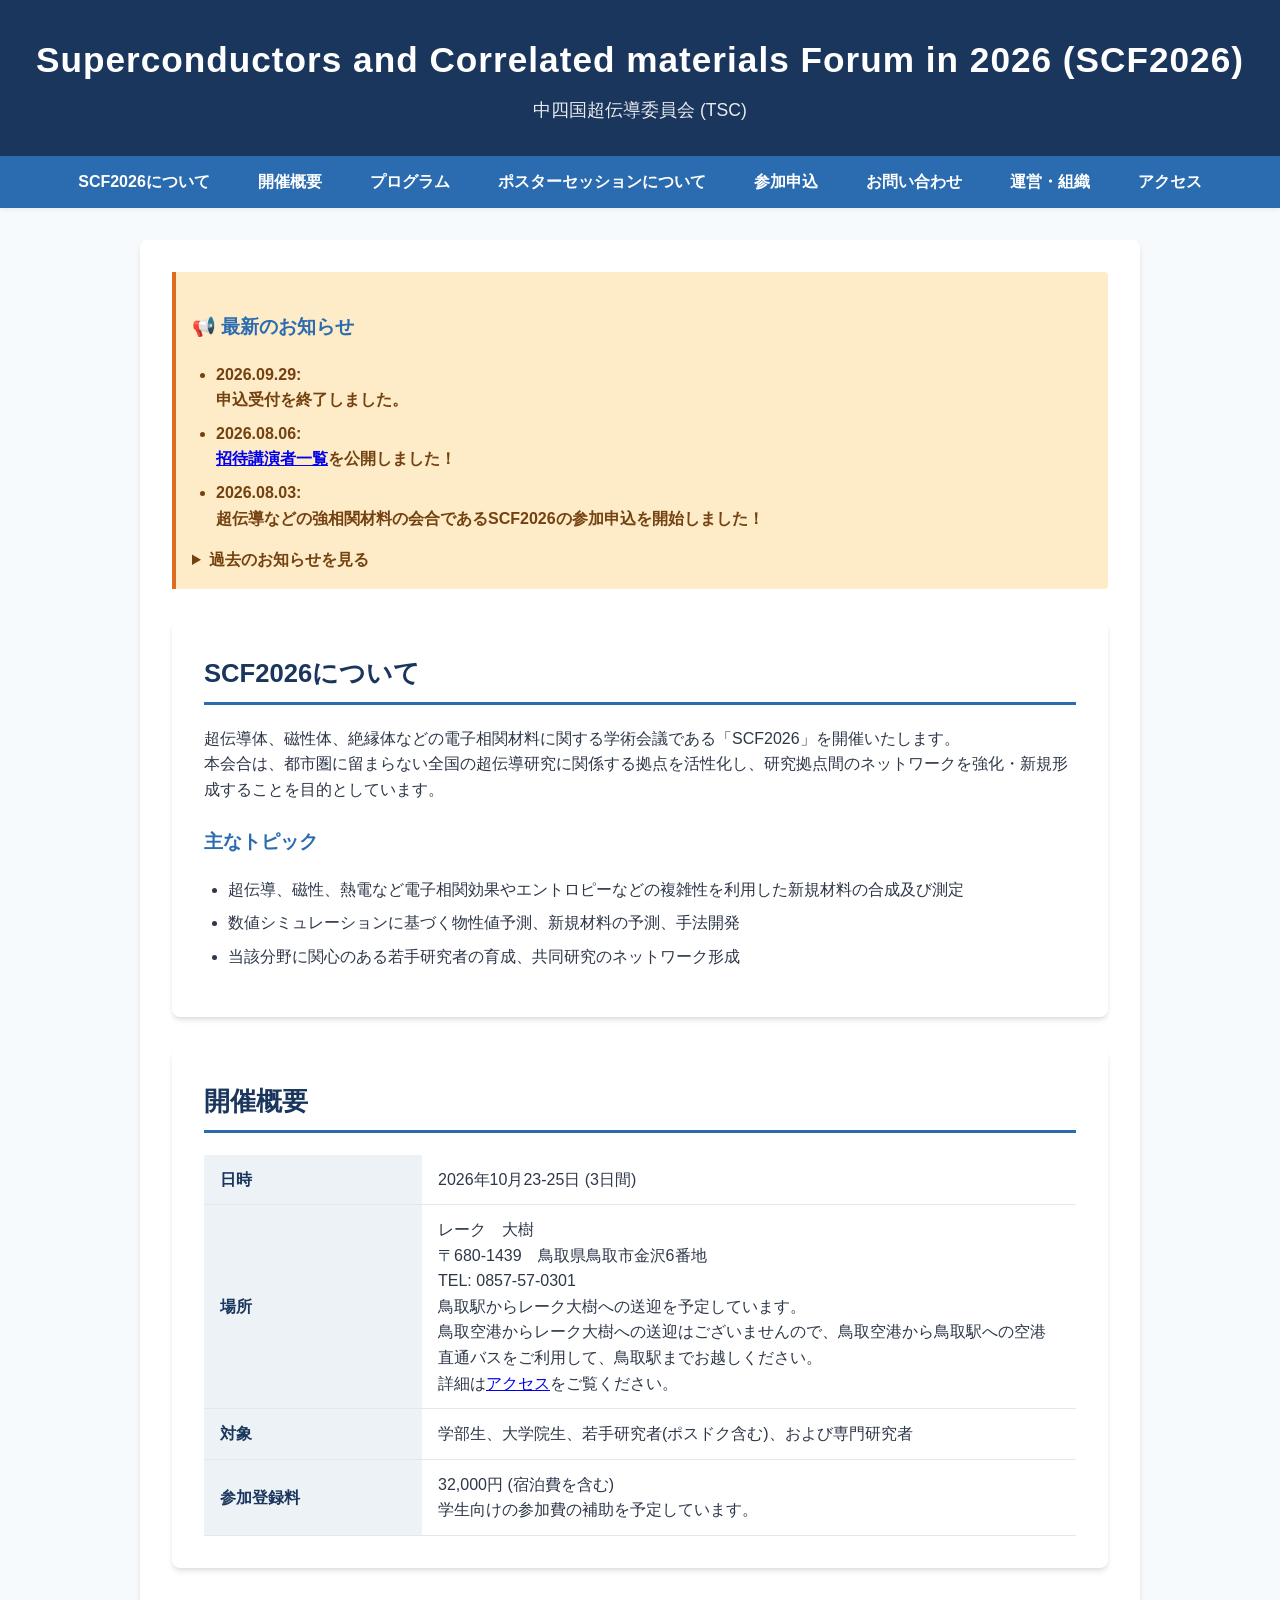
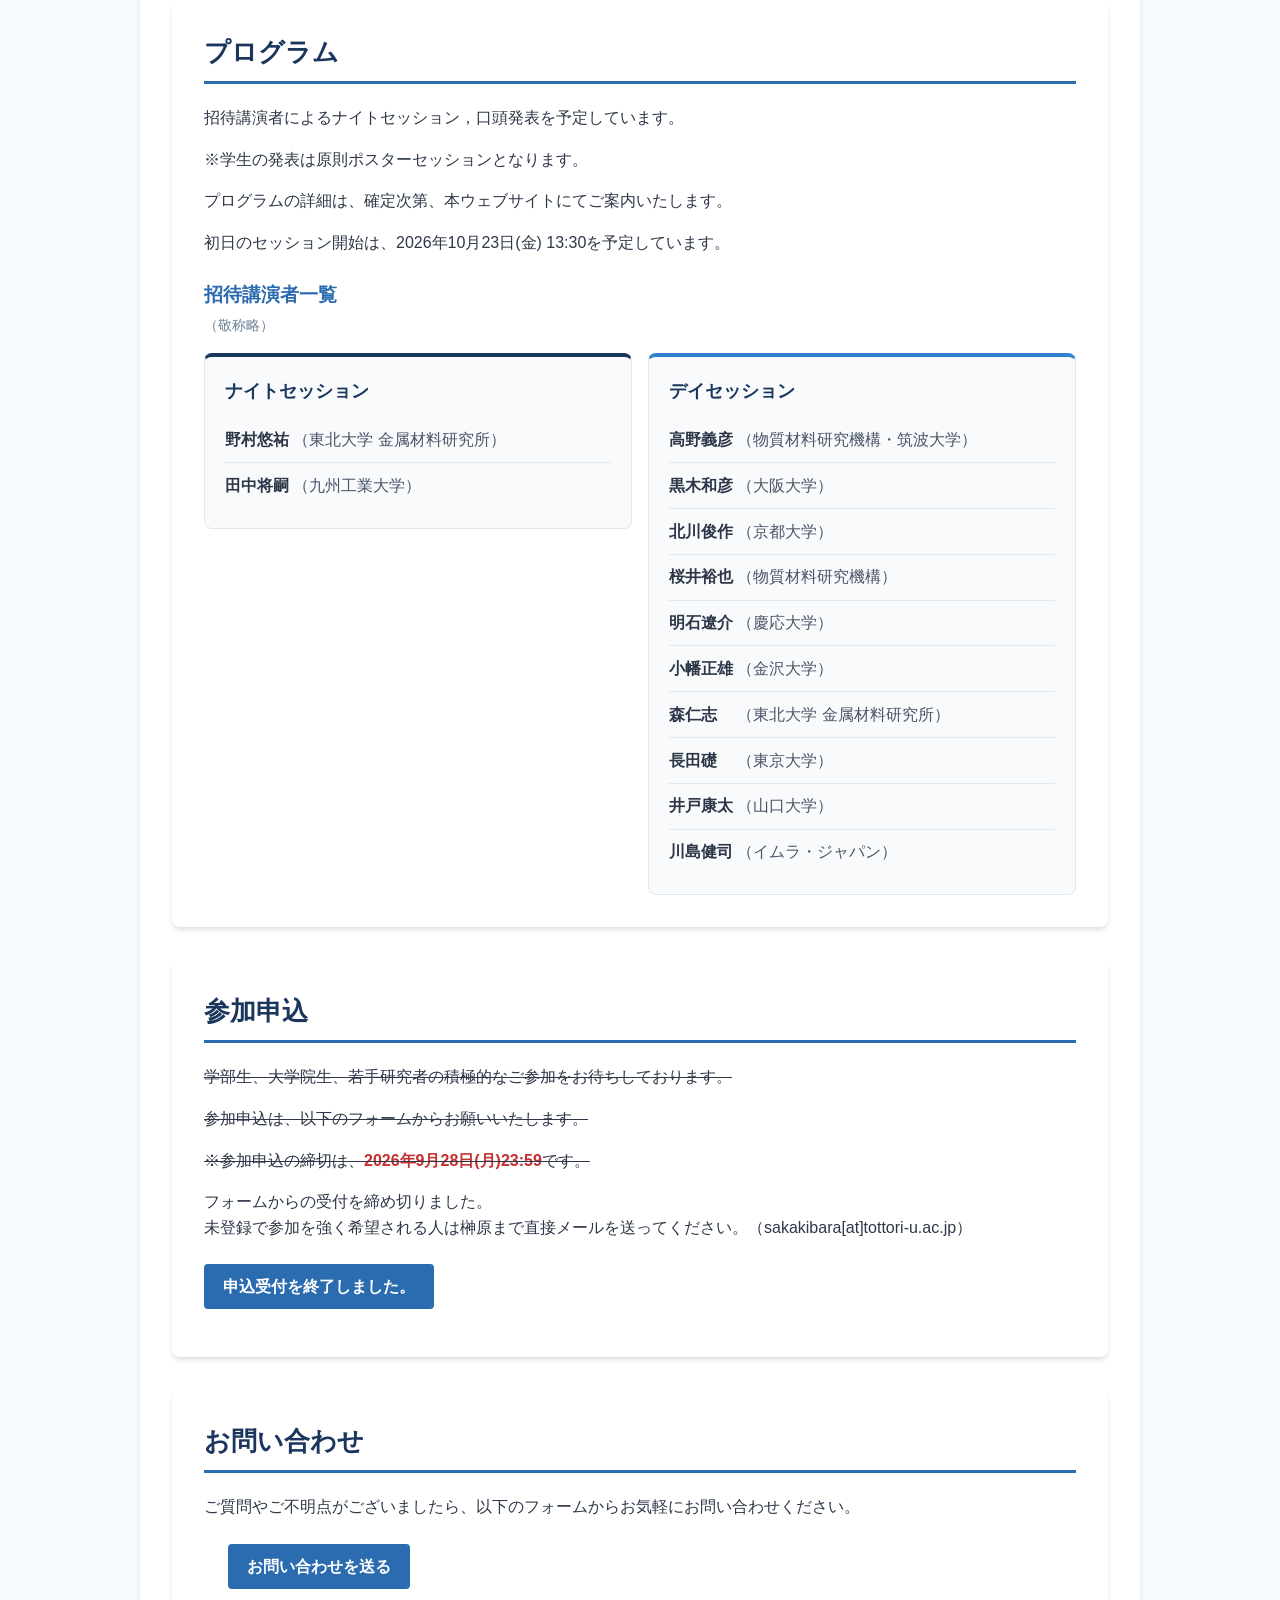
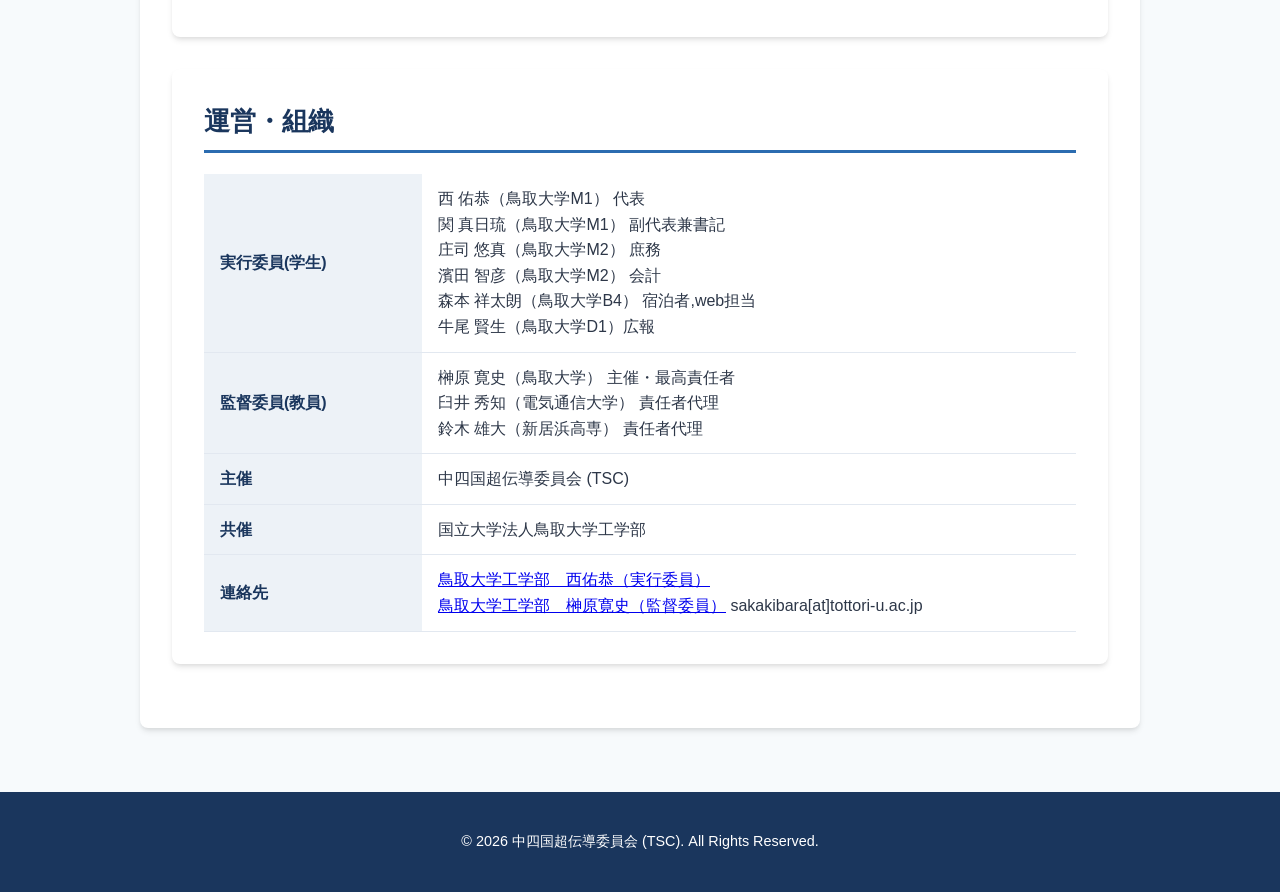
==== index.html @ ea6864d9 "ポスターセッション専用ページと賞の案内PDFを追加" ====
<!DOCTYPE html>
<html lang="ja">
<head>
    <meta name="google-site-verification" content="vvIUY3FuxfN4DIQc4WJEZ_W0zSgZnqdzDwG2ltASS18" />
    <meta charset="UTF-8">
    <meta name="viewport" content="width=device-width, initial-scale=1.0">
    <title>SCF2026</title>
    <style>
        :root {
            --primary-color: #1a365d;
            --secondary-color: #2b6cb0;
            --accent-color: #3182ce;
            --text-color: #2d3748;
            --bg-color: #f7fafc;
            --card-bg: #ffffff;
            --border-color: #e2e8f0;
        }

        body {
            font-family: 'Helvetica Neue', Arial, 'Hiragino Kaku Gothic ProN', 'Hiragino Sans', Meiryo, sans-serif;
            line-height: 1.6;
            color: var(--text-color);
            background-color: var(--bg-color);
            margin: 0;
            padding: 0;
        }

        header {
            background-color: var(--primary-color);
            color: white;
            padding: 2rem 1rem;
            text-align: center;
            box-shadow: 0 4px 6px rgba(0,0,0,0.1);
        }

        header h1 {
            margin: 0;
            font-size: 2.2rem;
            letter-spacing: 1px;
        }

        header p {
            margin: 0.5rem 0 0 0;
            font-size: 1.1rem;
            opacity: 0.9;
        }

        nav {
            background-color: var(--secondary-color);
            position: sticky;
            top: 0;
            z-index: 1000;
            box-shadow: 0 2px 4px rgba(0,0,0,0.05);
        }

        nav ul {
            list-style: none;
            margin: 0;
            padding: 0;
            display: flex;
            justify-content: center;
            flex-wrap: wrap;
        }

        nav li {
            margin: 0;
        }

        nav a {
            display: block;
            color: white;
            padding: 0.8rem 1.5rem;
            text-align: center;
            text-decoration: none;
            font-weight: bold;
            transition: background-color 0.2s;
        }

        nav a:hover {
            background-color: var(--accent-color);
        }

        .container {
            max-width: 1000px;
            margin: 2rem auto;
            padding: 0 1.5rem;
        }

        .notice-banner {
            background-color: #feebc8;
            border-left: 4px solid #dd6b20;
            color: #744210;
            padding: 1rem;
            margin-bottom: 2rem;
            border-radius: 0 4px 4px 0;
            font-weight: bold;
        }

        section {
            background-color: var(--card-bg);
            border-radius: 8px;
            padding: 2rem;
            margin-bottom: 2rem;
            box-shadow: 0 4px 6px -1px rgba(0, 0, 0, 0.1), 0 2px 4px -1px rgba(0, 0, 0, 0.06);
            scroll-margin-top: 4rem;
        }

        h2 {
            color: var(--primary-color);
            border-bottom: 3px solid var(--secondary-color);
            padding-bottom: 0.5rem;
            margin-top: 0;
            font-size: 1.6rem;
        }

        h3 {
            color: var(--secondary-color);
            font-size: 1.2rem;
            margin-top: 1.5rem;
        }

        .speaker-list-heading {
            margin-bottom: 0.25rem;
        }

        .speaker-list-note {
            margin-top: 0;
            color: #718096;
            font-size: 0.9rem;
        }

        .speaker-sessions {
            display: grid;
            grid-template-columns: repeat(2, minmax(0, 1fr));
            align-items: start;
            gap: 1rem;
            margin-top: 1rem;
        }

        .speaker-session {
            border: 1px solid var(--border-color);
            border-radius: 8px;
            padding: 1.25rem;
            background-color: #f8fafc;
        }

        .speaker-session.night-session {
            border-top: 4px solid var(--primary-color);
        }

        .speaker-session.day-session {
            border-top: 4px solid var(--accent-color);
        }

        .speaker-session h4 {
            color: var(--primary-color);
            font-size: 1.1rem;
            margin: 0 0 0.75rem;
        }

        .speaker-list {
            list-style: none;
            margin: 0;
            padding: 0;
        }

        .speaker-list li {
            padding: 0.6rem 0;
            margin: 0;
            border-bottom: 1px solid var(--border-color);
        }

        .speaker-list li:last-child {
            border-bottom: none;
        }

        .speaker-name {
            font-weight: bold;
            color: var(--text-color);
        }

        .speaker-affiliation {
            color: #4a5568;
        }

        .registration-deadline {
            color: #c53030;
            font-weight: bold;
        }

        ul {
            padding-left: 1.5rem;
        }

        li {
            margin-bottom: 0.5rem;
        }

        .info-table {
            width: 100%;
            border-collapse: collapse;
            margin-top: 1rem;
        }

        .info-table th, .info-table td {
            padding: 0.75rem 1rem;
            border-bottom: 1px solid var(--border-color);
            text-align: left;
        }

        .info-table th {
            background-color: #edf2f7;
            color: var(--primary-color);
            width: 25%;
            white-space: nowrap;
        }

        .btn {
            display: inline-block;
            background-color: var(--secondary-color);
            color: white;
            padding: 0.6rem 1.2rem;
            border-radius: 4px;
            text-decoration: none;
            font-weight: bold;
            transition: background-color 0.2s;
            margin-top: 0.5rem;
        }

        a.btn:hover {
            background-color: var(--accent-color);
        }

        footer {
            background-color: var(--primary-color);
            color: white;
            text-align: center;
            padding: 1.5rem 1rem;
            margin-top: 4rem;
            font-size: 0.9rem;
        }

        @media (max-width: 768px) {
            nav ul {
                flex-direction: column;
            }
            nav a {
                padding: 0.6rem 1rem;
                border-bottom: 1px solid rgba(255,255,255,0.1);
            }
            .info-table th, .info-table td {
                display: block;
                width: 100%;
                box-sizing: border-box;
            }
            .info-table th {
                border-bottom: none;
                padding-bottom: 0.25rem;
            }
            .info-table td {
                padding-top: 0.25rem;
                padding-bottom: 0.75rem;
            }
            .speaker-sessions {
                grid-template-columns: 1fr;
            }
        }
    </style>
    <link rel="stylesheet" href="mobile-navigation.css">
</head>
<body>

    <header>
        <h1>Superconductors and Correlated materials Forum in 2026 (SCF2026)</h1>
        <p>中四国超伝導委員会 (TSC)</p>
    </header>

    <nav aria-label="メインナビゲーション">
        <button class="nav-toggle" type="button" aria-expanded="false" aria-controls="nav-links">
            <span class="nav-toggle-label">メニュー</span>
            <span class="nav-toggle-icon" aria-hidden="true">☰</span>
        </button>
        <ul id="nav-links">
            <li><a href="#about">SCF2026について</a></li>
            <li><a href="#outline">開催概要</a></li>
            <li><a href="#program">プログラム</a></li>
            <li><a href="poster.html">ポスターセッションについて</a></li>
            <li><a href="#registration">参加申込</a></li>
            <li><a href="#contact">お問い合わせ</a></li>
            <li><a href="#committee">運営・組織</a></li>
            <li><a href="access.html" target="_blank">アクセス</a></li>
        </ul>
    </nav>

    <div class="container">        
        <section id="about">
            <div class="notice-banner">
          <h3>📢 最新のお知らせ</h3>
          <ul>
            <li><strong>2026.09.29:</strong> <br>
                申込受付を終了しました。<br></li>
            <li><strong>2026.08.06:</strong> <br>
                <a href="#program">招待講演者一覧</a>を公開しました！<br></li>
            <li><strong>2026.08.03:</strong> <br>
                超伝導などの強相関材料の会合であるSCF2026の参加申込を開始しました！<br></li>
          </ul>

          <details style="margin-top: 10px; cursor: pointer;">
            <summary>過去のお知らせを見る</summary>
            <ul style="margin-top: 5px;">
              <li><strong>2026.06.01:</strong> SCF2026の公式Webサイトを公開しました。</li>
              <li><strong>2026.08.03:</strong> SCF2026の申込を開始しました。</li>
            </ul>
          </details>
        </div>
        <section id="about">
            <h2>SCF2026について</h2>
            <p>
                超伝導体、磁性体、絶縁体などの電子相関材料に関する学術会議である「SCF2026」を開催いたします。<br>
                本会合は、都市圏に留まらない全国の超伝導研究に関係する拠点を活性化し、研究拠点間のネットワークを強化・新規形成することを目的としています。
            </p>
            <h3>主なトピック</h3>
            <ul>
                <li>超伝導、磁性、熱電など電子相関効果やエントロピーなどの複雑性を利用した新規材料の合成及び測定</li>
                <li>数値シミュレーションに基づく物性値予測、新規材料の予測、手法開発</li>
                <li>当該分野に関心のある若手研究者の育成、共同研究のネットワーク形成</li>
            </ul>
        </section>

        <section id="outline">
            <h2>開催概要</h2>
            <table class="info-table">
                <tr>
                    <th>日時</th>
                    <td>2026年10月23-25日 (3日間)</td>
                </tr>
                <tr>
                    <th>場所</th>
                    <td>レーク　大樹
                        <br>〒680-1439　鳥取県鳥取市金沢6番地
                        <br>TEL: 0857-57-0301
                        <br>鳥取駅からレーク大樹への送迎を予定しています。
                        <br>鳥取空港からレーク大樹への送迎はございませんので、鳥取空港から鳥取駅への空港直通バスをご利用して、鳥取駅までお越しください。
                        <br>詳細は<a href="access.html" target="_blank">アクセス</a>をご覧ください。

                    </td>
                </tr>
                <tr>
                    <th>対象</th>
                    <td>学部生、大学院生、若手研究者(ポスドク含む)、および専門研究者</td>
                </tr>
                
                <tr>
                    <th>参加登録料</th>
                    <td>32,000円 (宿泊費を含む)
                        <br>学生向けの参加費の補助を予定しています。
                    </td>
                </tr>
                
            </table>
        </section>

        <section id="program">
            <h2>プログラム</h2>
            <p>招待講演者によるナイトセッション，口頭発表を予定しています。</p>
            <p>※学生の発表は原則ポスターセッションとなります。</p>
            <p>プログラムの詳細は、確定次第、本ウェブサイトにてご案内いたします。</p>
            <p>初日のセッション開始は、2026年10月23日(金) 13:30を予定しています。</p>

            <h3 class="speaker-list-heading">招待講演者一覧</h3>
            <p class="speaker-list-note">（敬称略）</p>
            <div class="speaker-sessions">
                <div class="speaker-session night-session">
                    <h4>ナイトセッション</h4>
                    <ul class="speaker-list">
                        <li><span class="speaker-name">野村悠祐</span> <span class="speaker-affiliation">（東北大学 金属材料研究所）</span></li>
                        <li><span class="speaker-name">田中将嗣</span> <span class="speaker-affiliation">（九州工業大学）</span></li>
                    </ul>
                </div>
                <div class="speaker-session day-session">
                    <h4>デイセッション</h4>
                    <ul class="speaker-list">
                        <li><span class="speaker-name">高野義彦</span> <span class="speaker-affiliation">（物質材料研究機構・筑波大学）</span></li>
                        <li><span class="speaker-name">黒木和彦</span> <span class="speaker-affiliation">（大阪大学）</span></li>
                        <li><span class="speaker-name">北川俊作</span> <span class="speaker-affiliation">（京都大学）</span></li>
                        <li><span class="speaker-name">桜井裕也</span> <span class="speaker-affiliation">（物質材料研究機構）</span></li>
                        <li><span class="speaker-name">明石遼介</span> <span class="speaker-affiliation">（慶応大学）</span></li>
                        <li><span class="speaker-name">小幡正雄</span> <span class="speaker-affiliation">（金沢大学）</span></li>
                        <li><span class="speaker-name">森仁志　</span> <span class="speaker-affiliation">（東北大学 金属材料研究所）</span></li>
                        <li><span class="speaker-name">長田礎　</span> <span class="speaker-affiliation">（東京大学）</span></li>
                        <li><span class="speaker-name">井戸康太</span> <span class="speaker-affiliation">（山口大学）</span></li>
                        <li><span class="speaker-name">川島健司</span> <span class="speaker-affiliation">（イムラ・ジャパン）</span></li>
                    </ul>
                </div>
            </div>
        </section>

        <section id="registration">
            <h2>参加申込</h2>
            <p><s>学部生、大学院生、若手研究者の積極的なご参加をお待ちしております。</s></p>
            <p><s>参加申込は、以下のフォームからお願いいたします。</s></p>
            <p><s>※参加申込の締切は、<strong class="registration-deadline">2026年9月28日(月)23:59</strong>です。</s></p>
            <p>フォームからの受付を締め切りました。<br>
                未登録で参加を強く希望される人は榊原まで直接メールを送ってください。（sakakibara[at]tottori-u.ac.jp）</p>
            <p><span class="btn">申込受付を終了しました。</span></p>
        </section>

        <section id="contact" style="scroll-margin-top: 4rem;">
            <h2>お問い合わせ</h2>
            <p>ご質問やご不明点がございましたら、以下のフォームからお気軽にお問い合わせください。</p>
            <ul>
                
                    <a href="https://forms.gle/QUtVckPgFa9UBQpB9" class="btn">お問い合わせを送る</a>
                
                
            </ul>
        </section>

        <section id="committee">
            <h2>運営・組織</h2>
            <table class="info-table">
                <tr>
                    <th>実行委員(学生)</th>
                    <td>
                        西 佑恭（鳥取大学M1） 代表<br>
                        関 真日琉（鳥取大学M1） 副代表兼書記<br>
                        庄司 悠真（鳥取大学M2） 庶務<br>
                        濱田 智彦（鳥取大学M2） 会計<br>
                        森本 祥太朗（鳥取大学B4） 宿泊者,web担当<br>
                        牛尾 賢生（鳥取大学D1）広報<br>
                    </td>                    
                 </tr>
                 <tr>
                    <th>監督委員(教員)</th>
                    <td>
                        榊原 寛史（鳥取大学） 主催・最高責任者<br>
                        臼井 秀知（電気通信大学） 責任者代理<br>
                        鈴木 雄大（新居浜高専） 責任者代理
                    </td>
                </tr>
                <tr>
                    <th>主催</th>
                    <td>中四国超伝導委員会 (TSC)</td>
                </tr>
                <tr>
                    <th>共催</th>
                    <td>国立大学法人鳥取大学工学部</td>
                </tr>
                <tr>
                    <th>連絡先</th>
                    <td><a href="mailto:m26j3033k@edu.tottori-u.ac.jp">鳥取大学工学部　西佑恭（実行委員）</a><br>
                    <a href="mailto:sakakibara@tottori-u.ac.jp">鳥取大学工学部　榊原寛史（監督委員）</a> sakakibara[at]tottori-u.ac.jp</td>
                </tr>
            </table>
        </section>

    </div>

    <footer>
        <p>&copy; 2026 中四国超伝導委員会 (TSC). All Rights Reserved.</p>
    </footer>

    <script src="mobile-navigation.js"></script>
</body>
</html>
---- mobile-navigation.css ----
/* Desktop navigation keeps the existing layout. */
.nav-toggle {
    display: none;
}

@media (max-width: 768px) {
    header {
        padding: 1.25rem 1rem;
    }

    header h1 {
        font-size: 1.4rem;
        line-height: 1.4;
        letter-spacing: 0;
    }

    header p {
        font-size: 0.95rem;
    }

    /* Without JavaScript, links remain visible and scroll with the page. */
    nav {
        position: static;
    }

    nav.is-collapsible {
        position: sticky;
    }

    .is-collapsible .nav-toggle {
        display: flex;
        align-items: center;
        justify-content: space-between;
        width: 100%;
        height: 3.5rem;
        padding: 0 1rem;
        border: 0;
        background: transparent;
        color: white;
        font: inherit;
        font-weight: bold;
        cursor: pointer;
    }

    .nav-toggle:focus-visible {
        outline: 2px solid white;
        outline-offset: -4px;
    }

    .is-collapsible ul {
        display: none;
        position: absolute;
        top: 100%;
        left: 0;
        right: 0;
        max-height: calc(100vh - 3.5rem);
        max-height: calc(100dvh - 3.5rem);
        overflow-y: auto;
        overscroll-behavior: contain;
        background-color: var(--secondary-color);
        box-shadow: 0 4px 6px rgba(0, 0, 0, 0.15);
    }

    .is-collapsible .nav-toggle[aria-expanded="true"] + ul {
        display: flex;
    }

    section {
        scroll-margin-top: 4.5rem;
    }
}
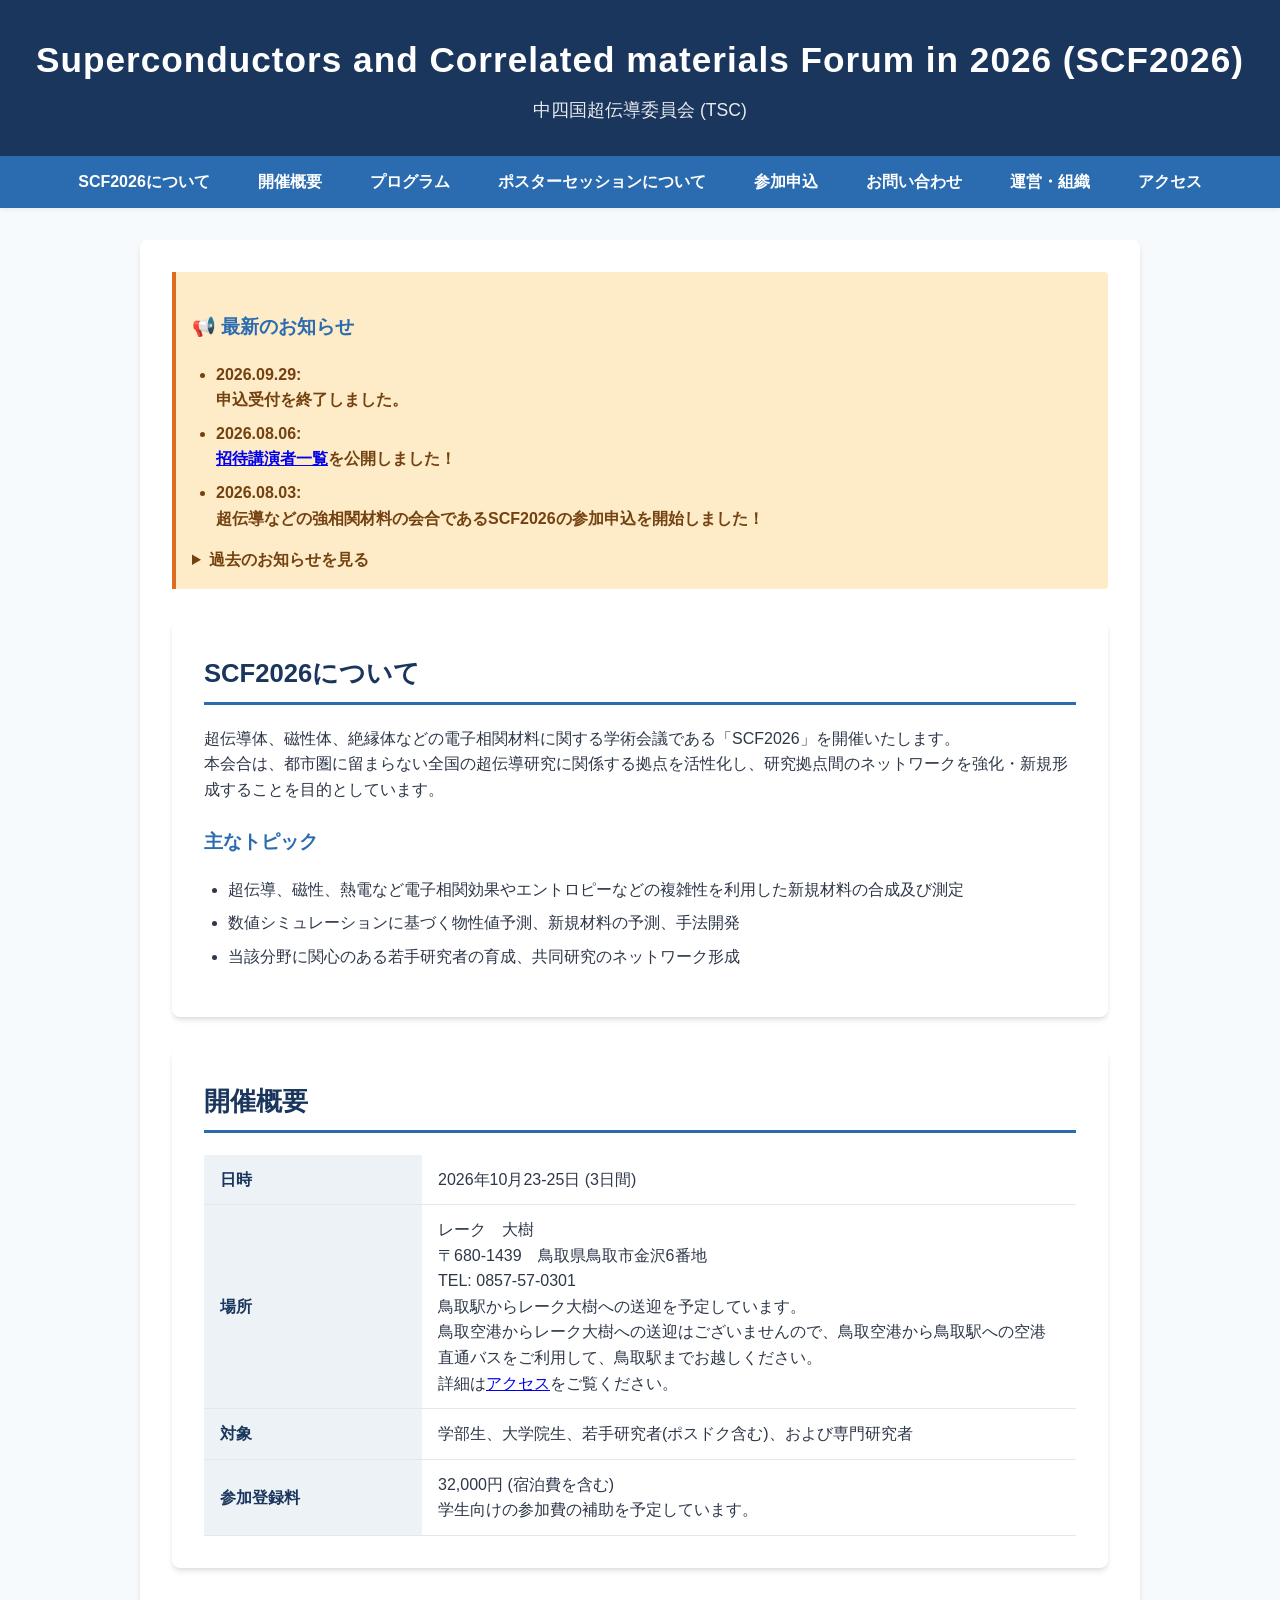
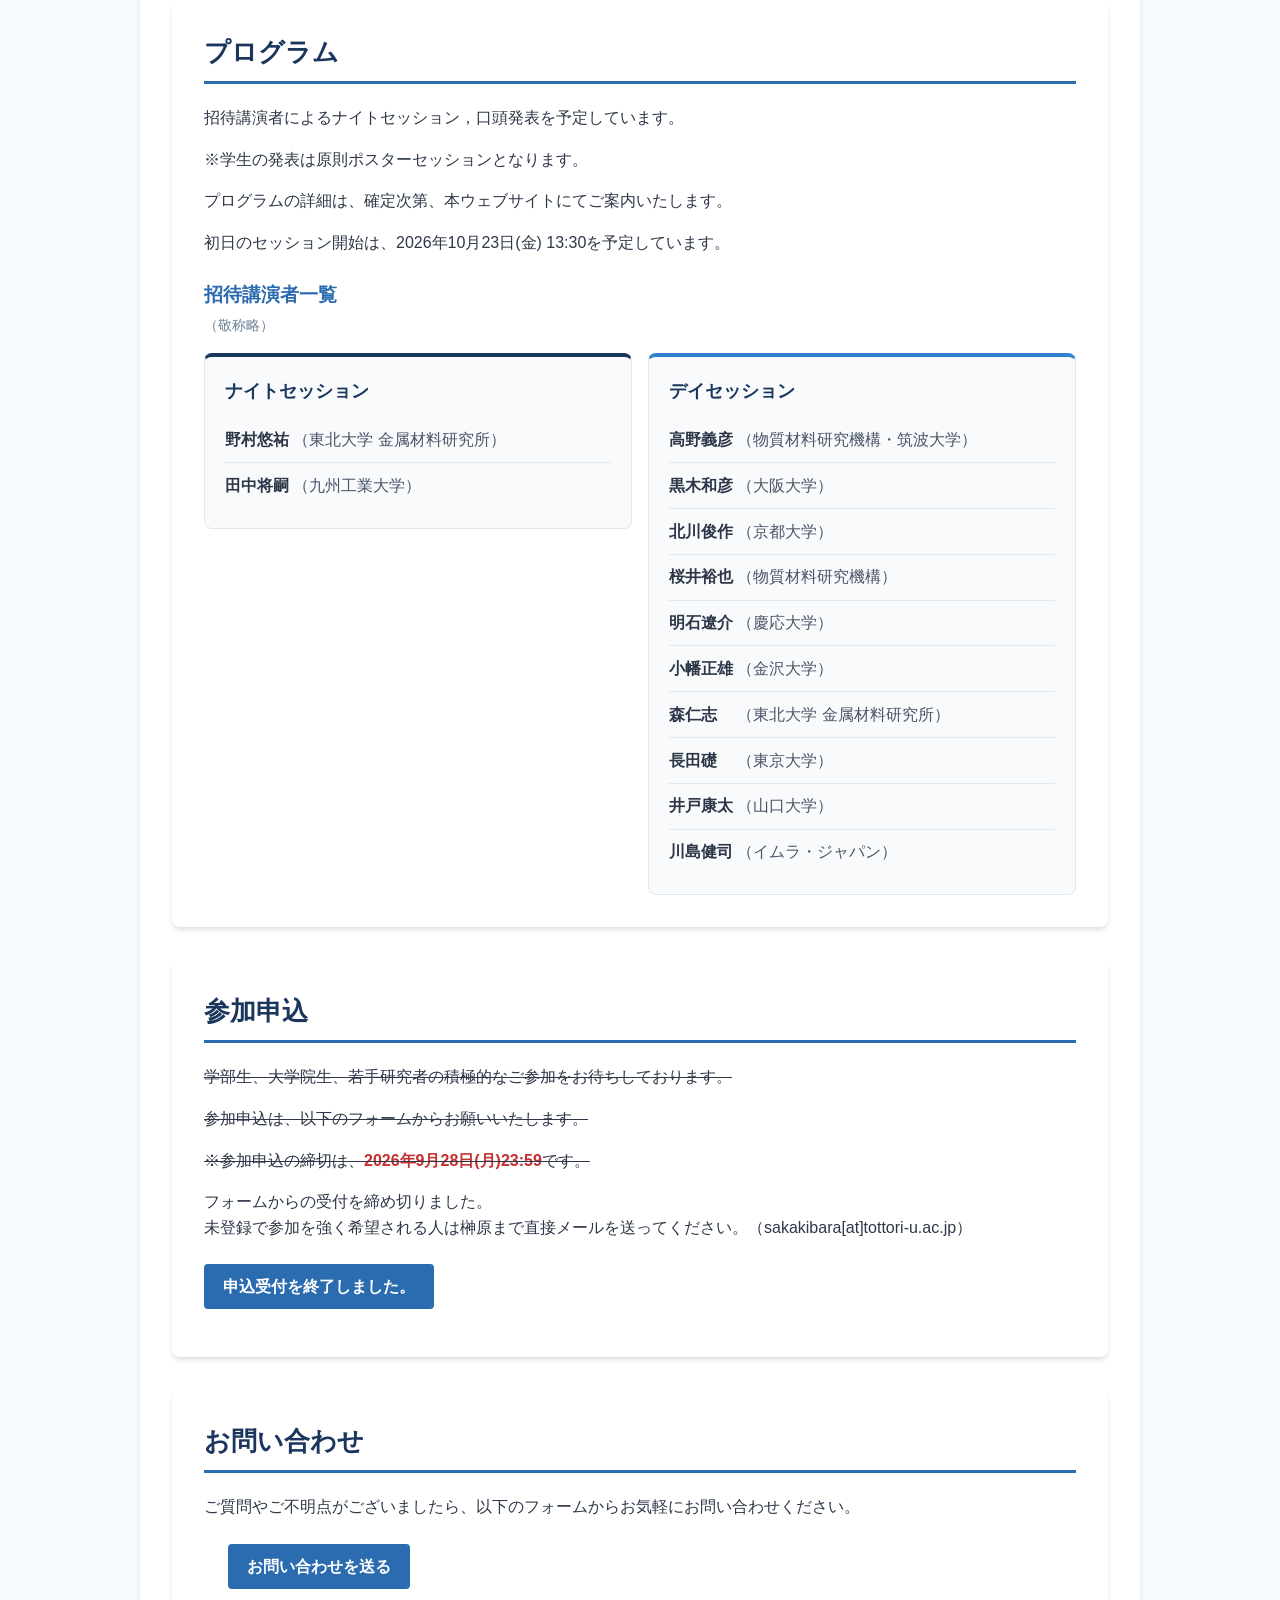
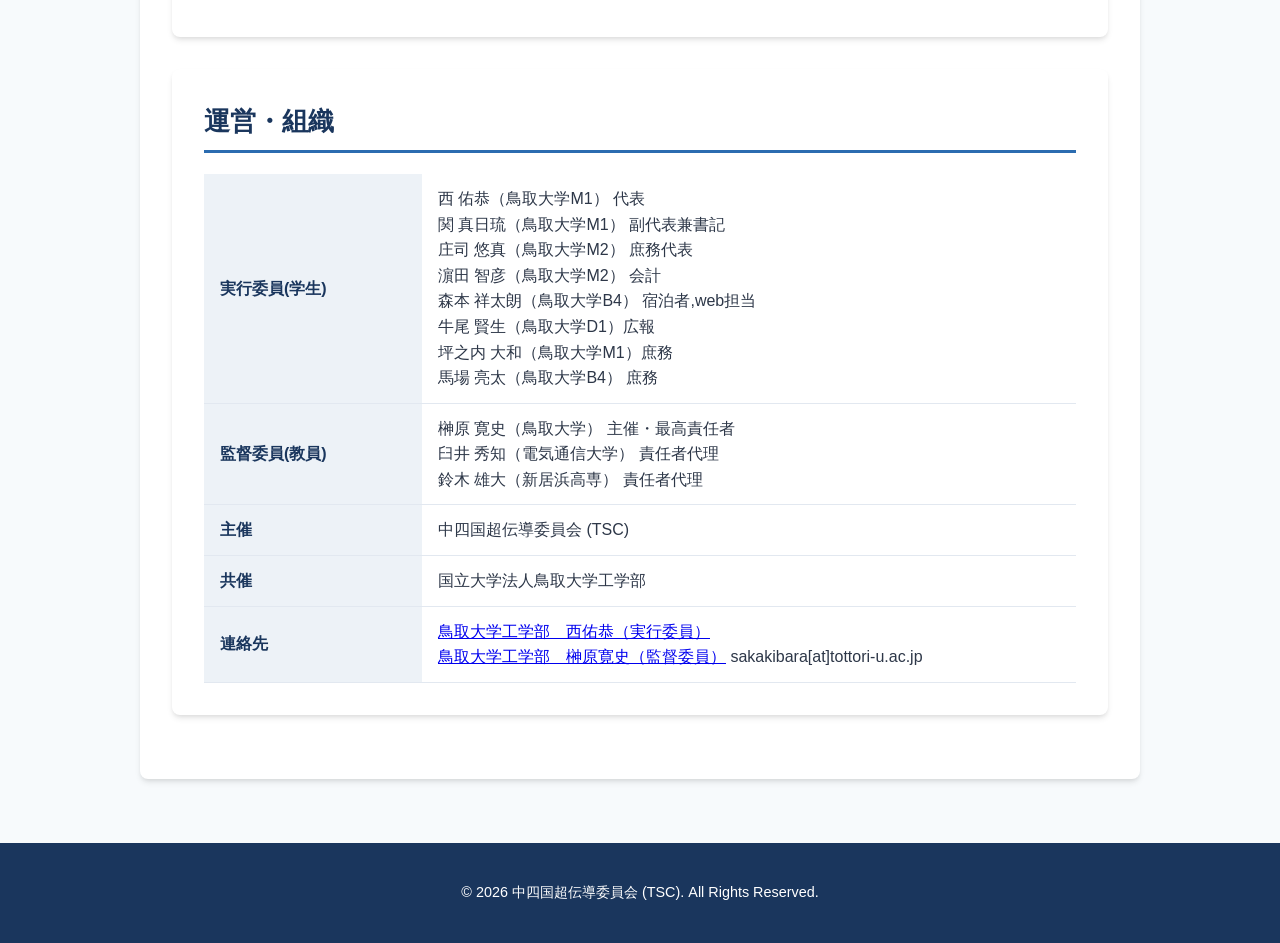
==== commit 4f9a202e: "実行委員のメンバー追加と役職・氏名表記を更新" ====
--- a/index.html
+++ b/index.html
@@ -424,10 +424,13 @@
                     <td>
                         西 佑恭（鳥取大学M1） 代表<br>
                         関 真日琉（鳥取大学M1） 副代表兼書記<br>
-                        庄司 悠真（鳥取大学M2） 庶務<br>
-                        濱田 智彦（鳥取大学M2） 会計<br>
+                        庄司 悠真（鳥取大学M2） 庶務代表<br>
+                        濵田 智彦（鳥取大学M2） 会計<br>
                         森本 祥太朗（鳥取大学B4） 宿泊者,web担当<br>
                         牛尾 賢生（鳥取大学D1）広報<br>
+                        坪之内 大和（鳥取大学M1）庶務<br>
+                        馬場 亮太（鳥取大学B4） 庶務<br>
+
                     </td>                    
                  </tr>
                  <tr>
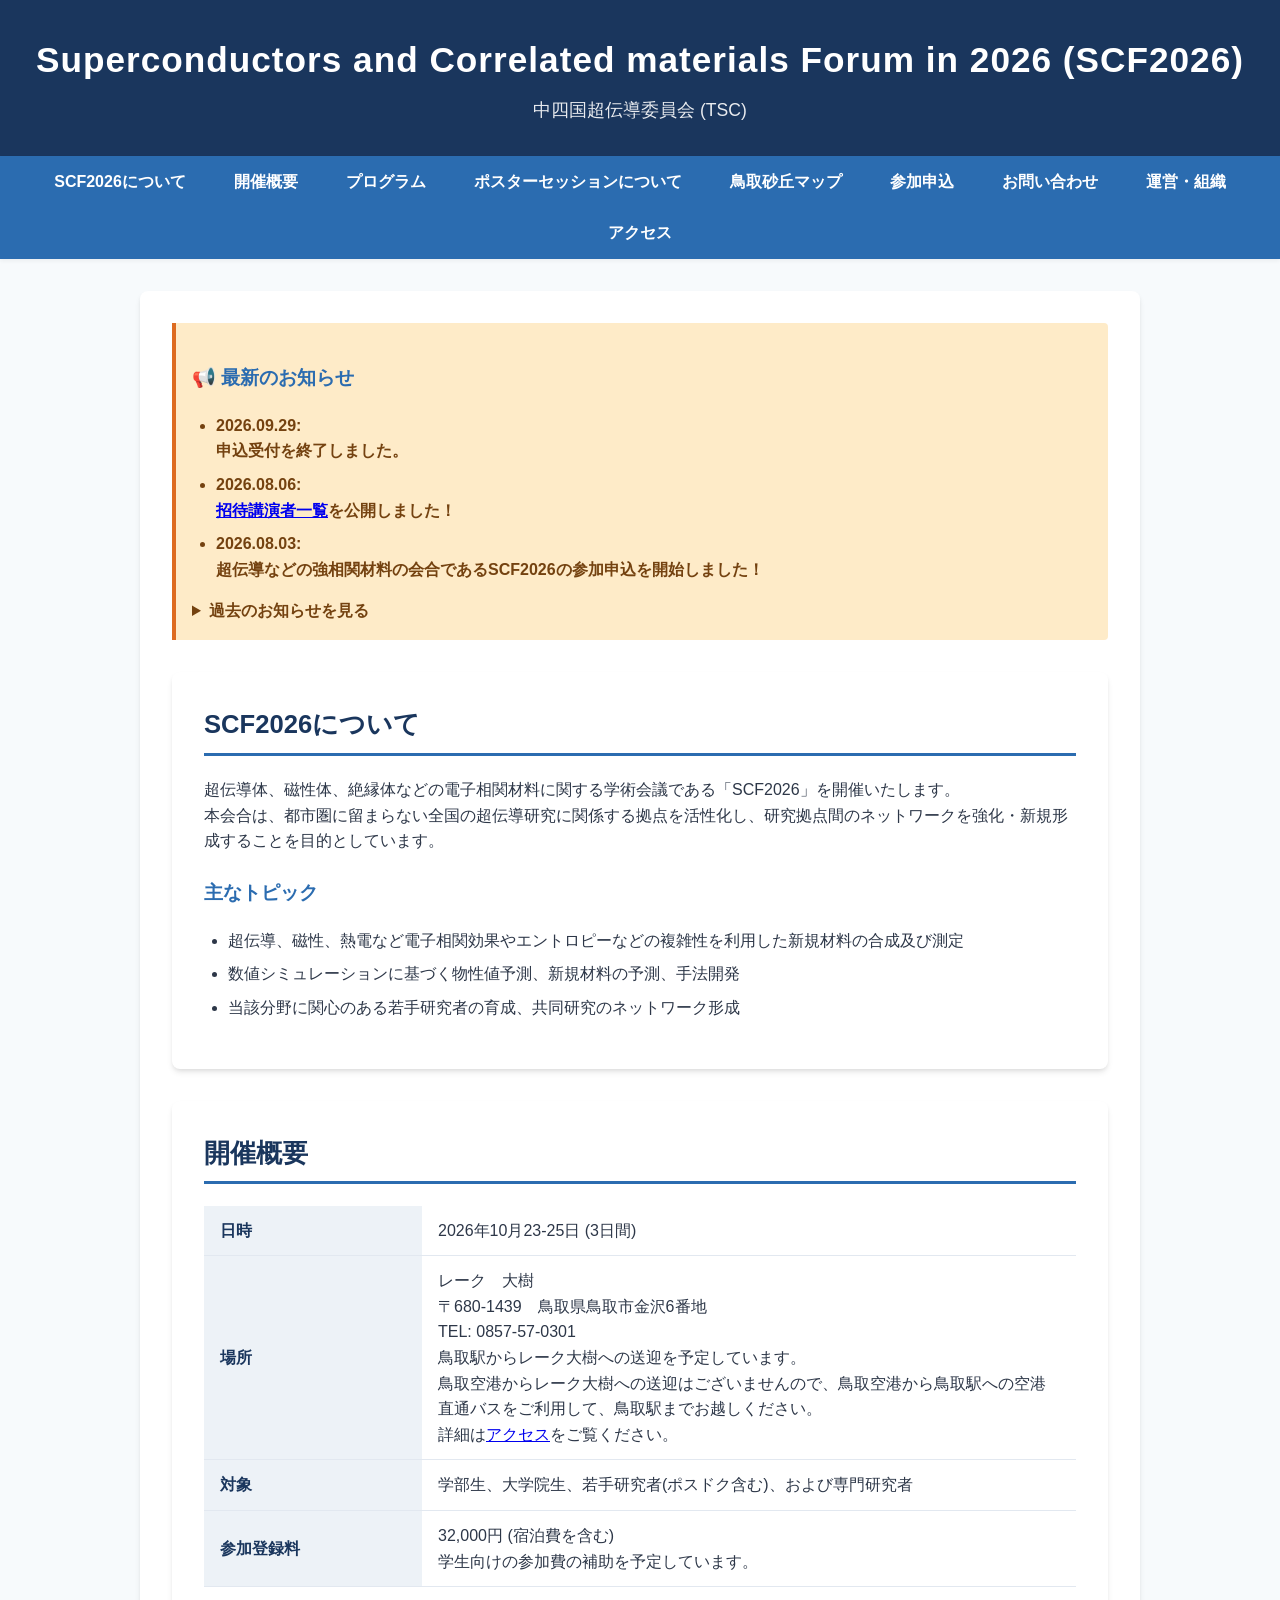
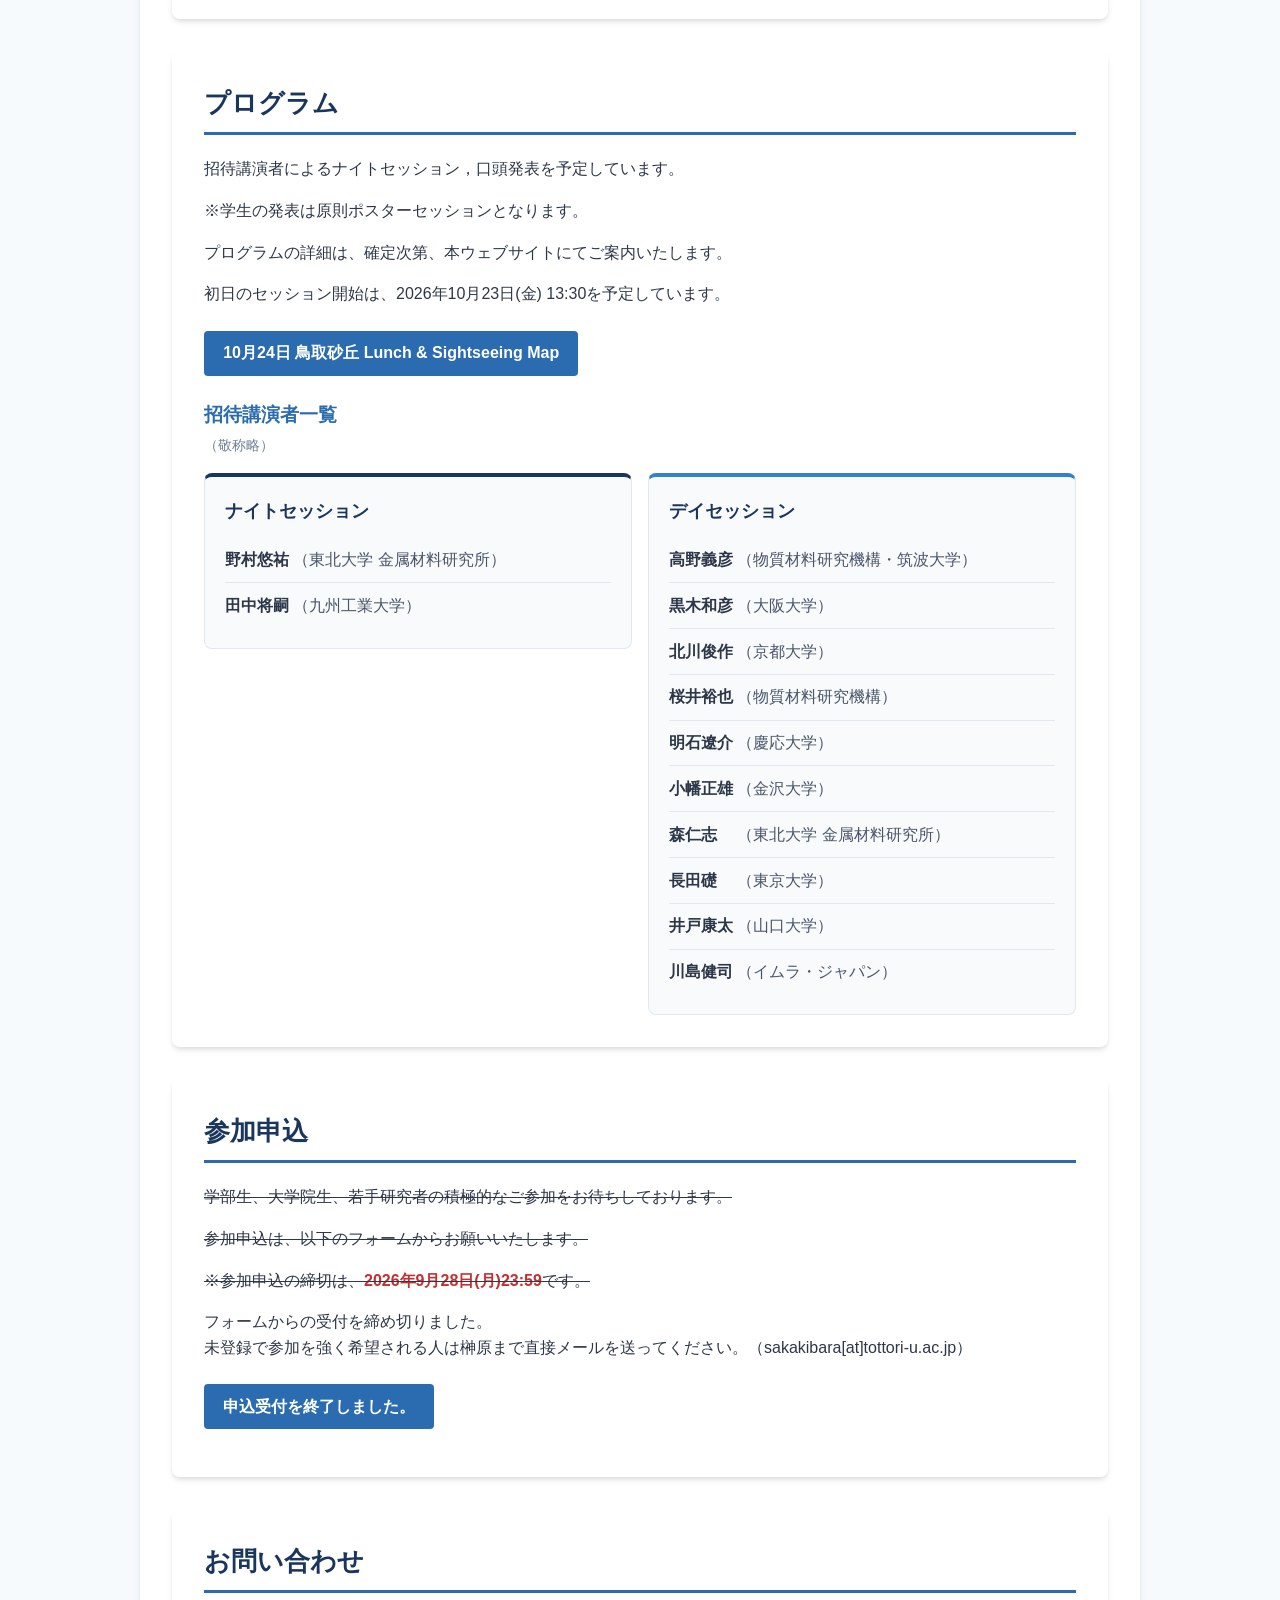
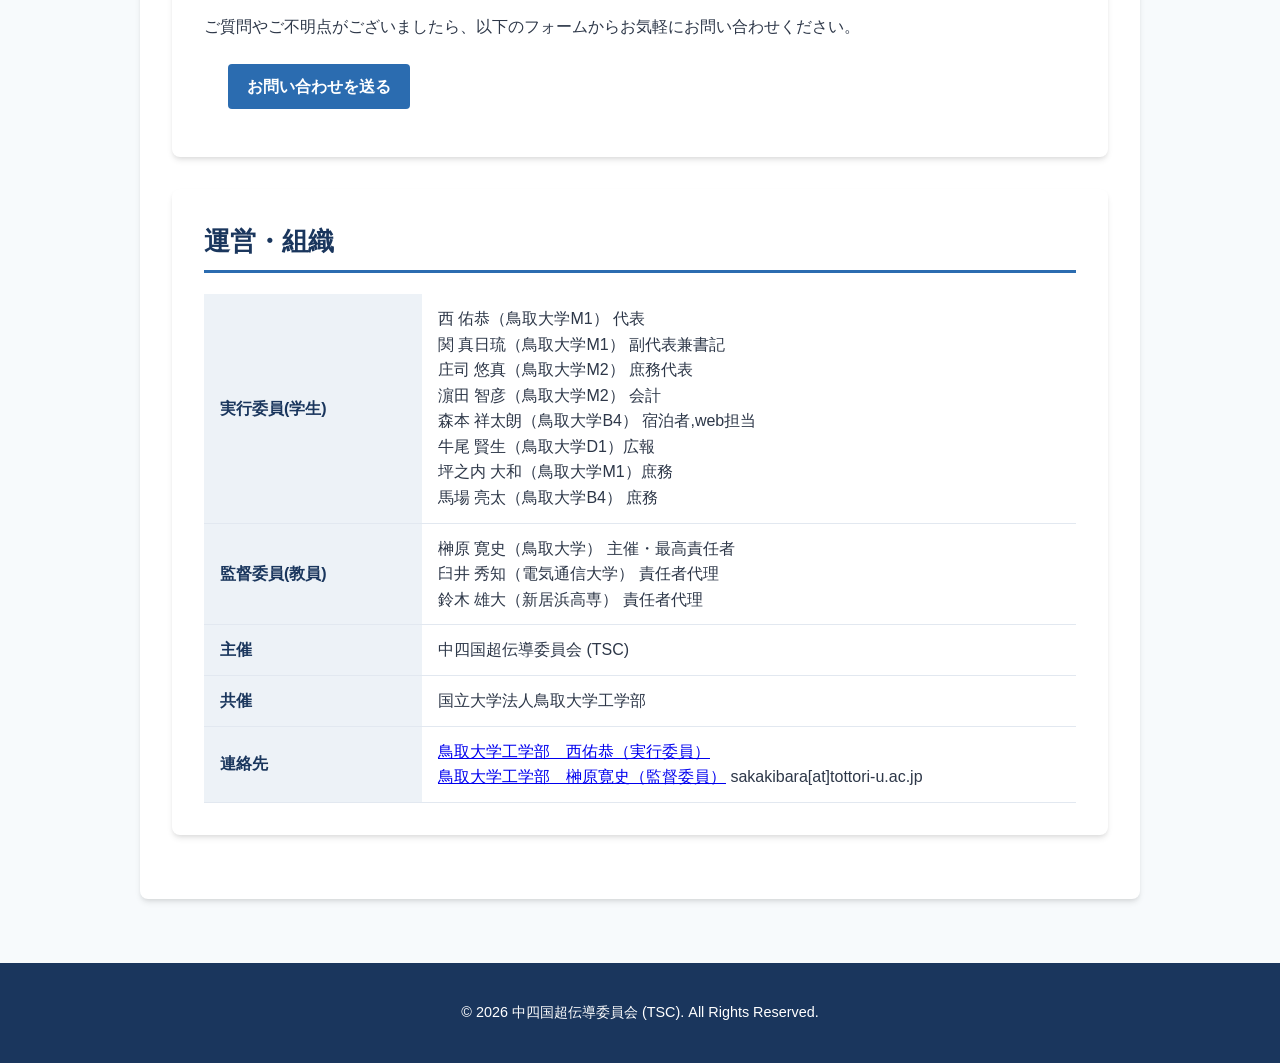
==== commit 991abc93: "鳥取砂丘の飲食・観光・イベントマップを追加" ====
--- a/index.html
+++ b/index.html
@@ -285,6 +285,7 @@
             <li><a href="#outline">開催概要</a></li>
             <li><a href="#program">プログラム</a></li>
             <li><a href="poster.html">ポスターセッションについて</a></li>
+            <li><a href="sakyu-map.html">鳥取砂丘マップ</a></li>
             <li><a href="#registration">参加申込</a></li>
             <li><a href="#contact">お問い合わせ</a></li>
             <li><a href="#committee">運営・組織</a></li>
@@ -366,6 +367,7 @@
             <p>※学生の発表は原則ポスターセッションとなります。</p>
             <p>プログラムの詳細は、確定次第、本ウェブサイトにてご案内いたします。</p>
             <p>初日のセッション開始は、2026年10月23日(金) 13:30を予定しています。</p>
+            <p><a href="sakyu-map.html" class="btn">10月24日 鳥取砂丘 Lunch &amp; Sightseeing Map</a></p>
 
             <h3 class="speaker-list-heading">招待講演者一覧</h3>
             <p class="speaker-list-note">（敬称略）</p>
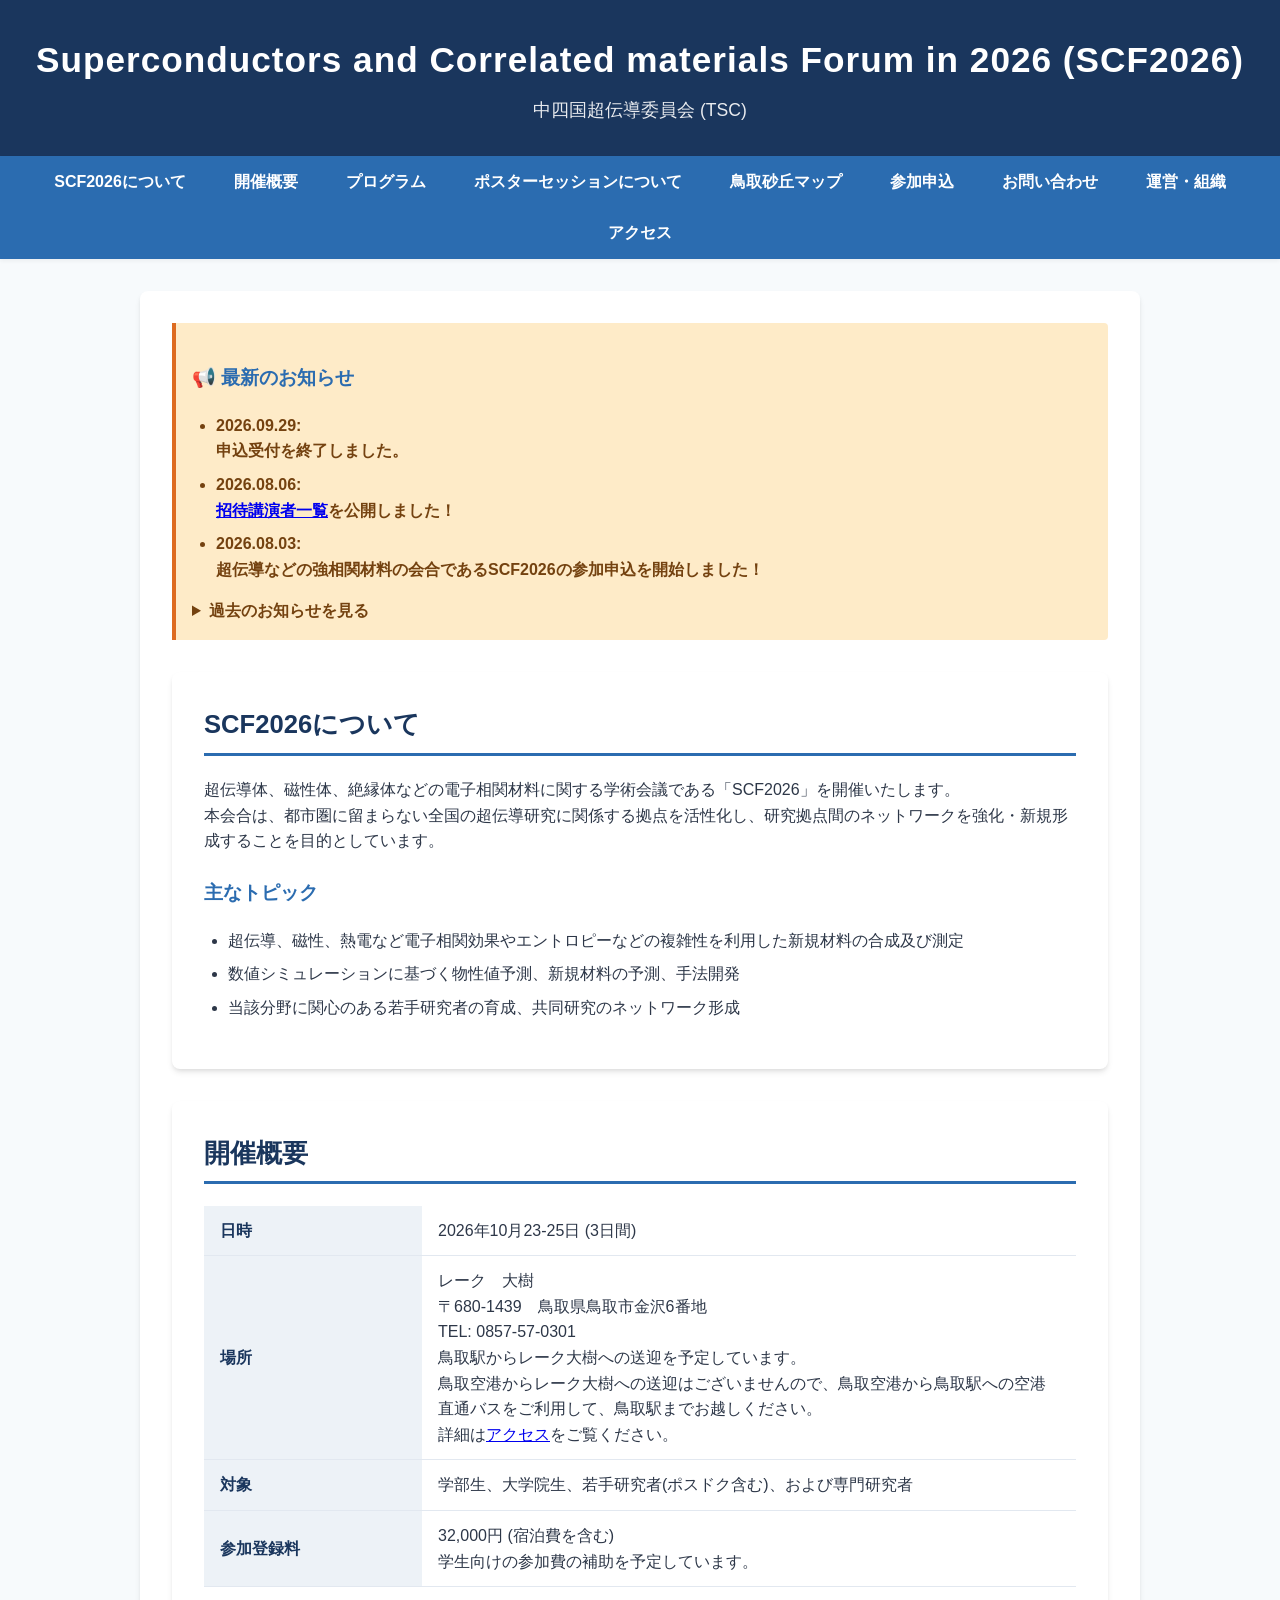
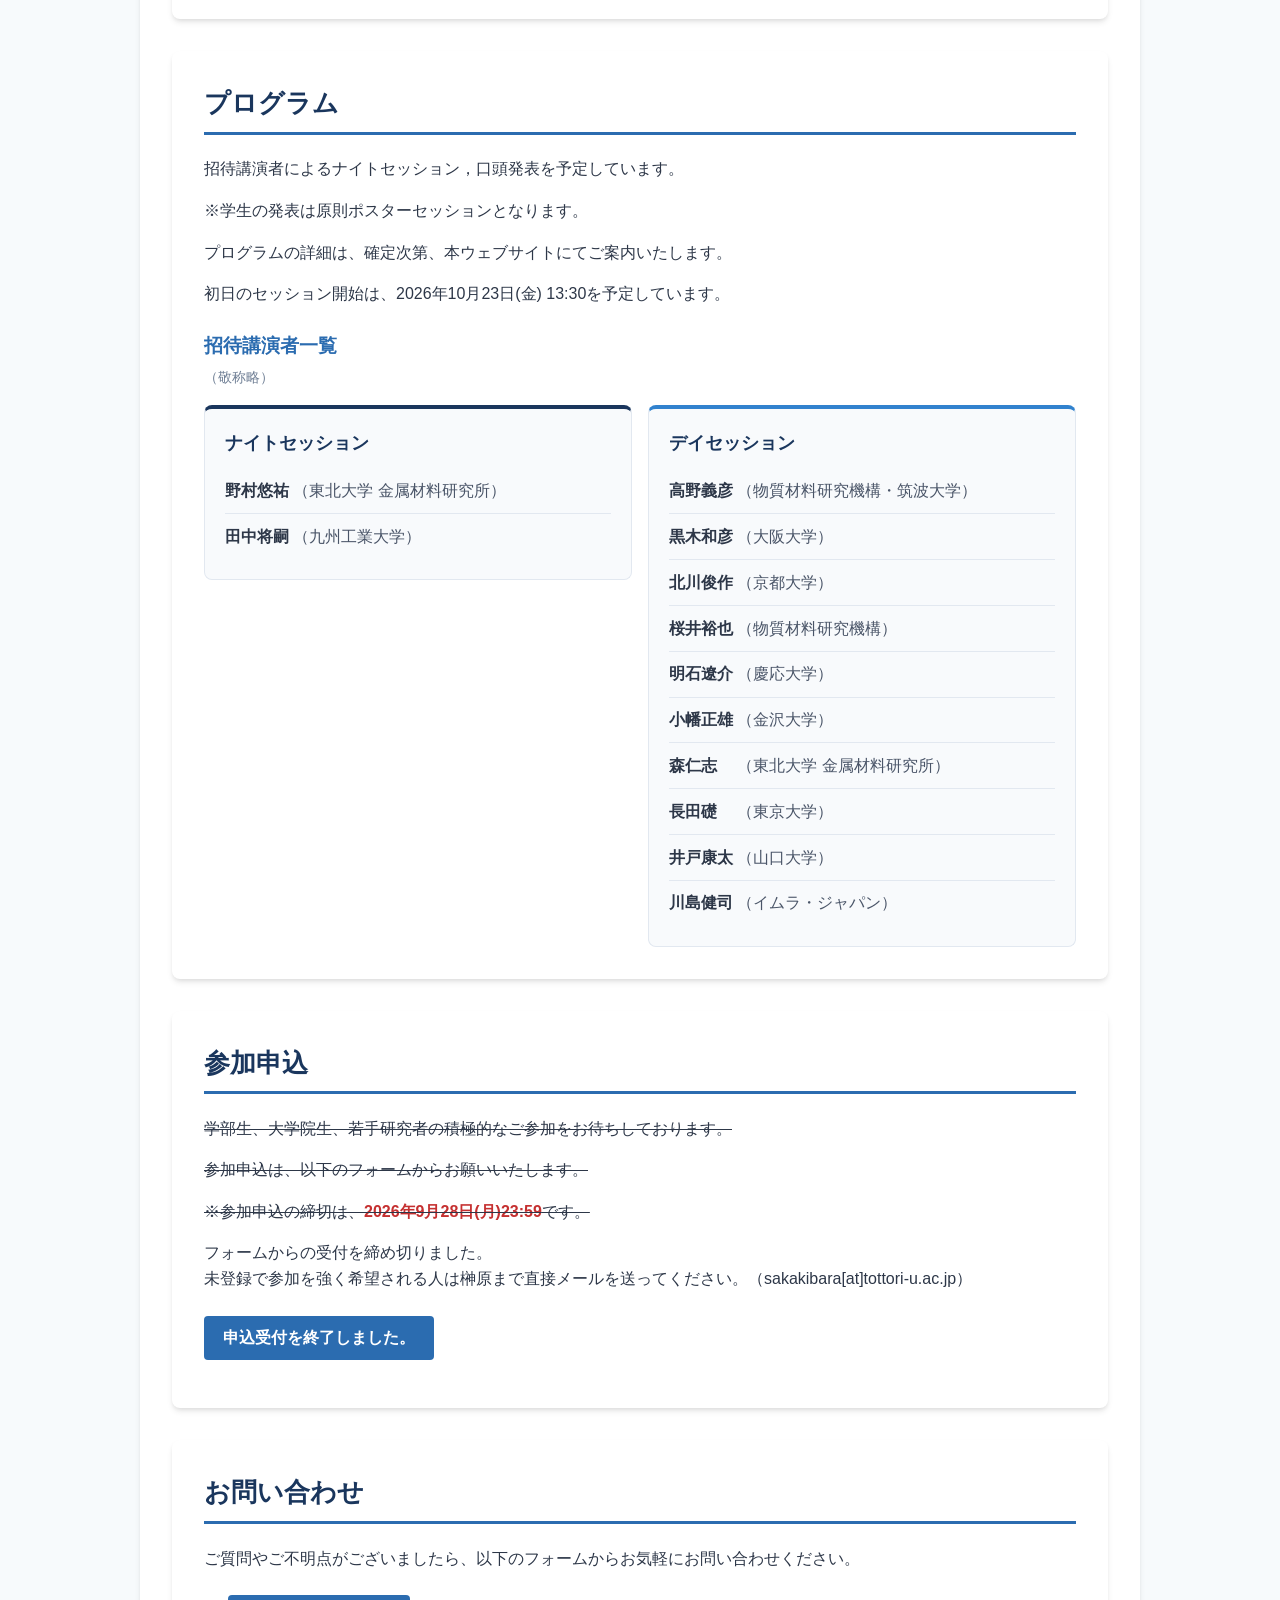
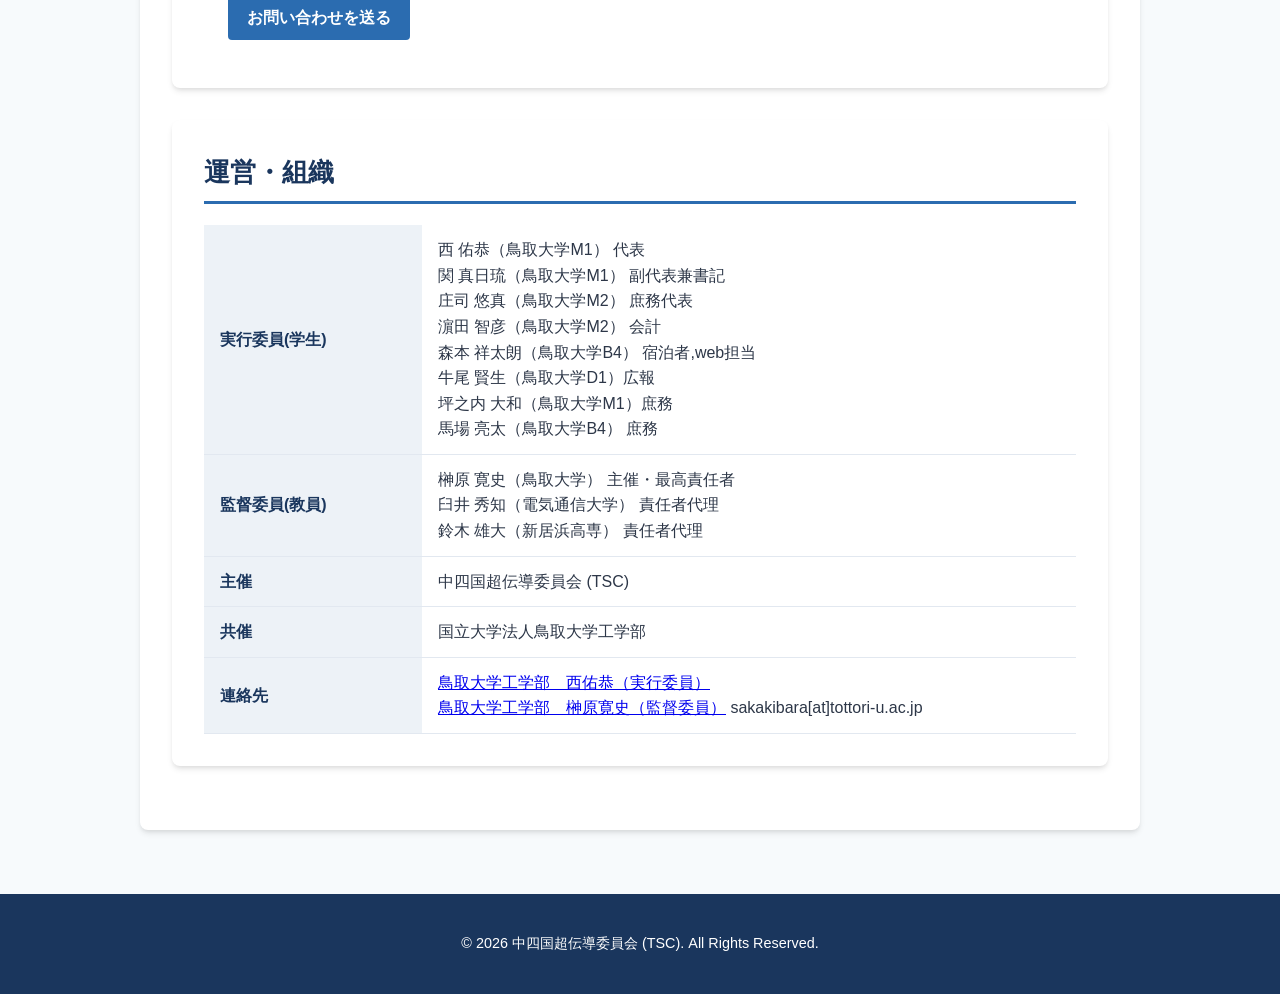
==== commit a988df5c: "プログラム欄の砂丘マップへのリンクを削除" ====
--- a/index.html
+++ b/index.html
@@ -367,7 +367,6 @@
             <p>※学生の発表は原則ポスターセッションとなります。</p>
             <p>プログラムの詳細は、確定次第、本ウェブサイトにてご案内いたします。</p>
             <p>初日のセッション開始は、2026年10月23日(金) 13:30を予定しています。</p>
-            <p><a href="sakyu-map.html" class="btn">10月24日 鳥取砂丘 Lunch &amp; Sightseeing Map</a></p>
 
             <h3 class="speaker-list-heading">招待講演者一覧</h3>
             <p class="speaker-list-note">（敬称略）</p>
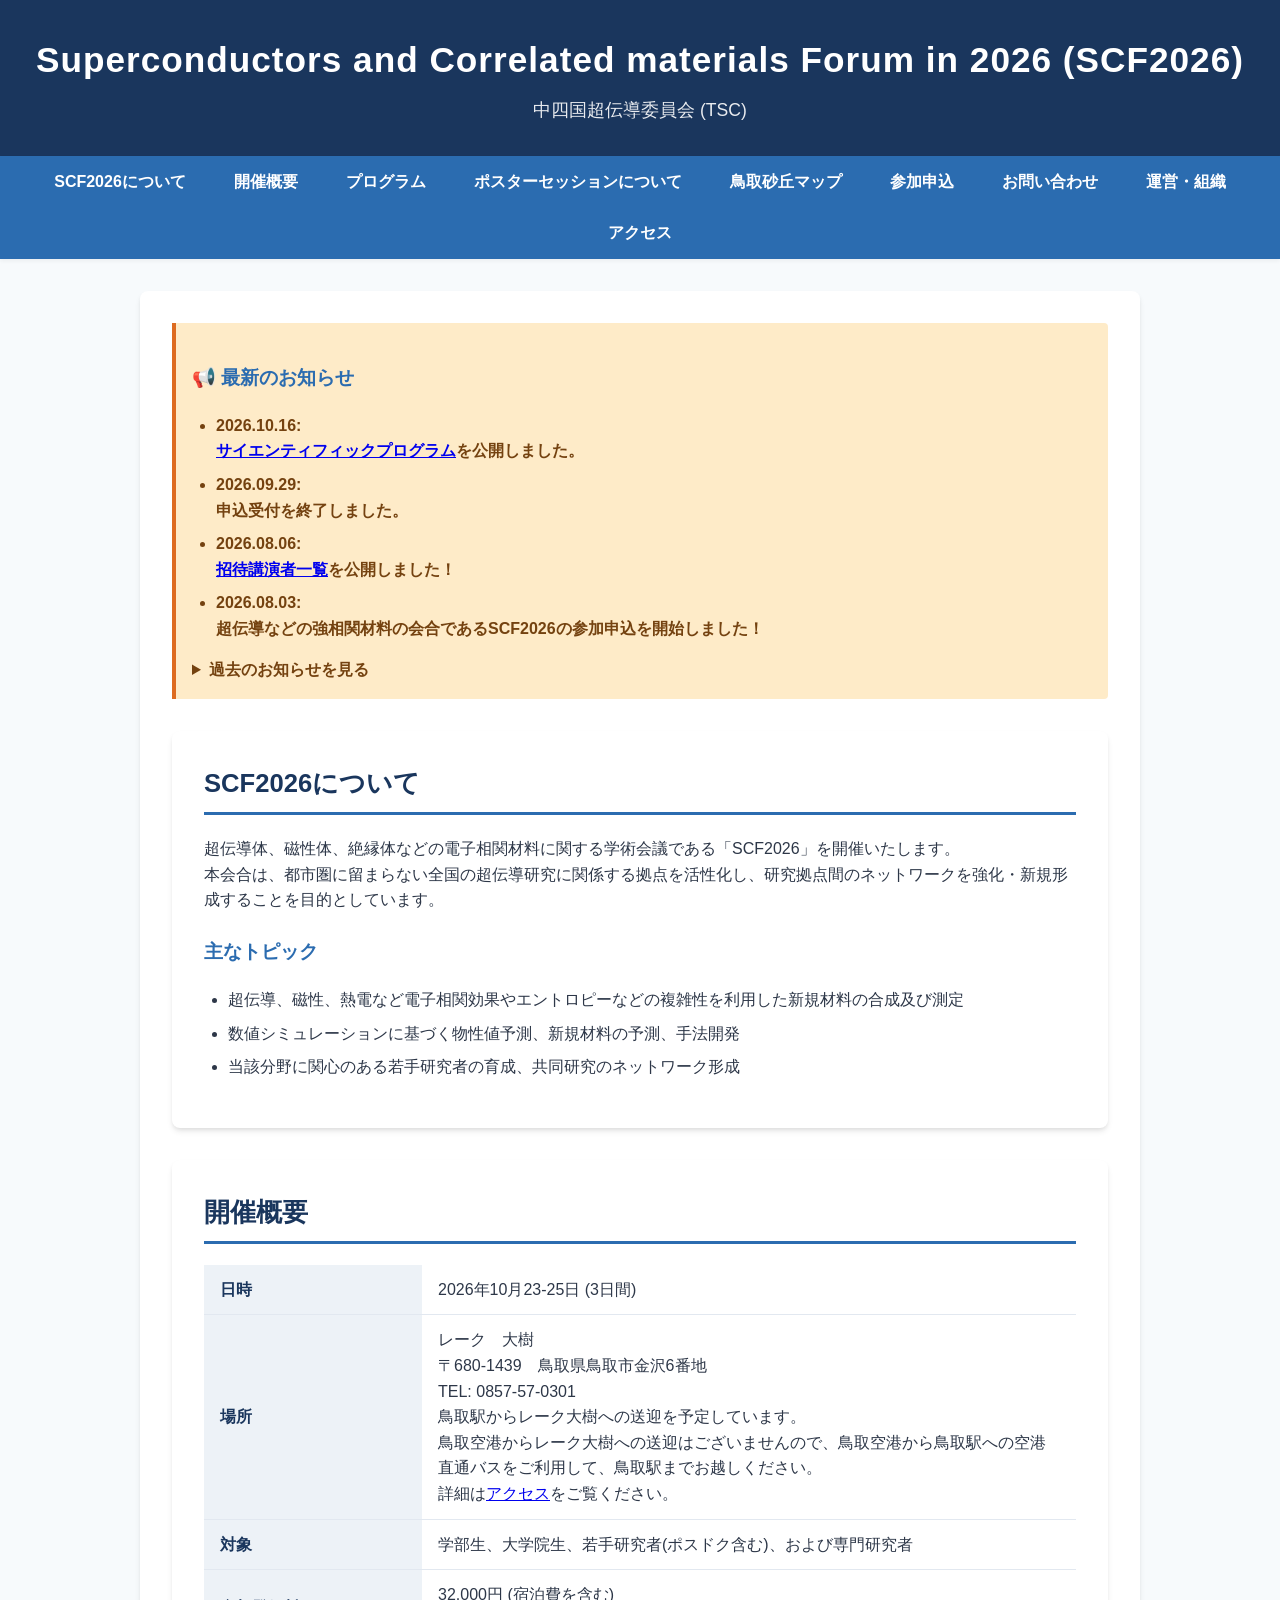
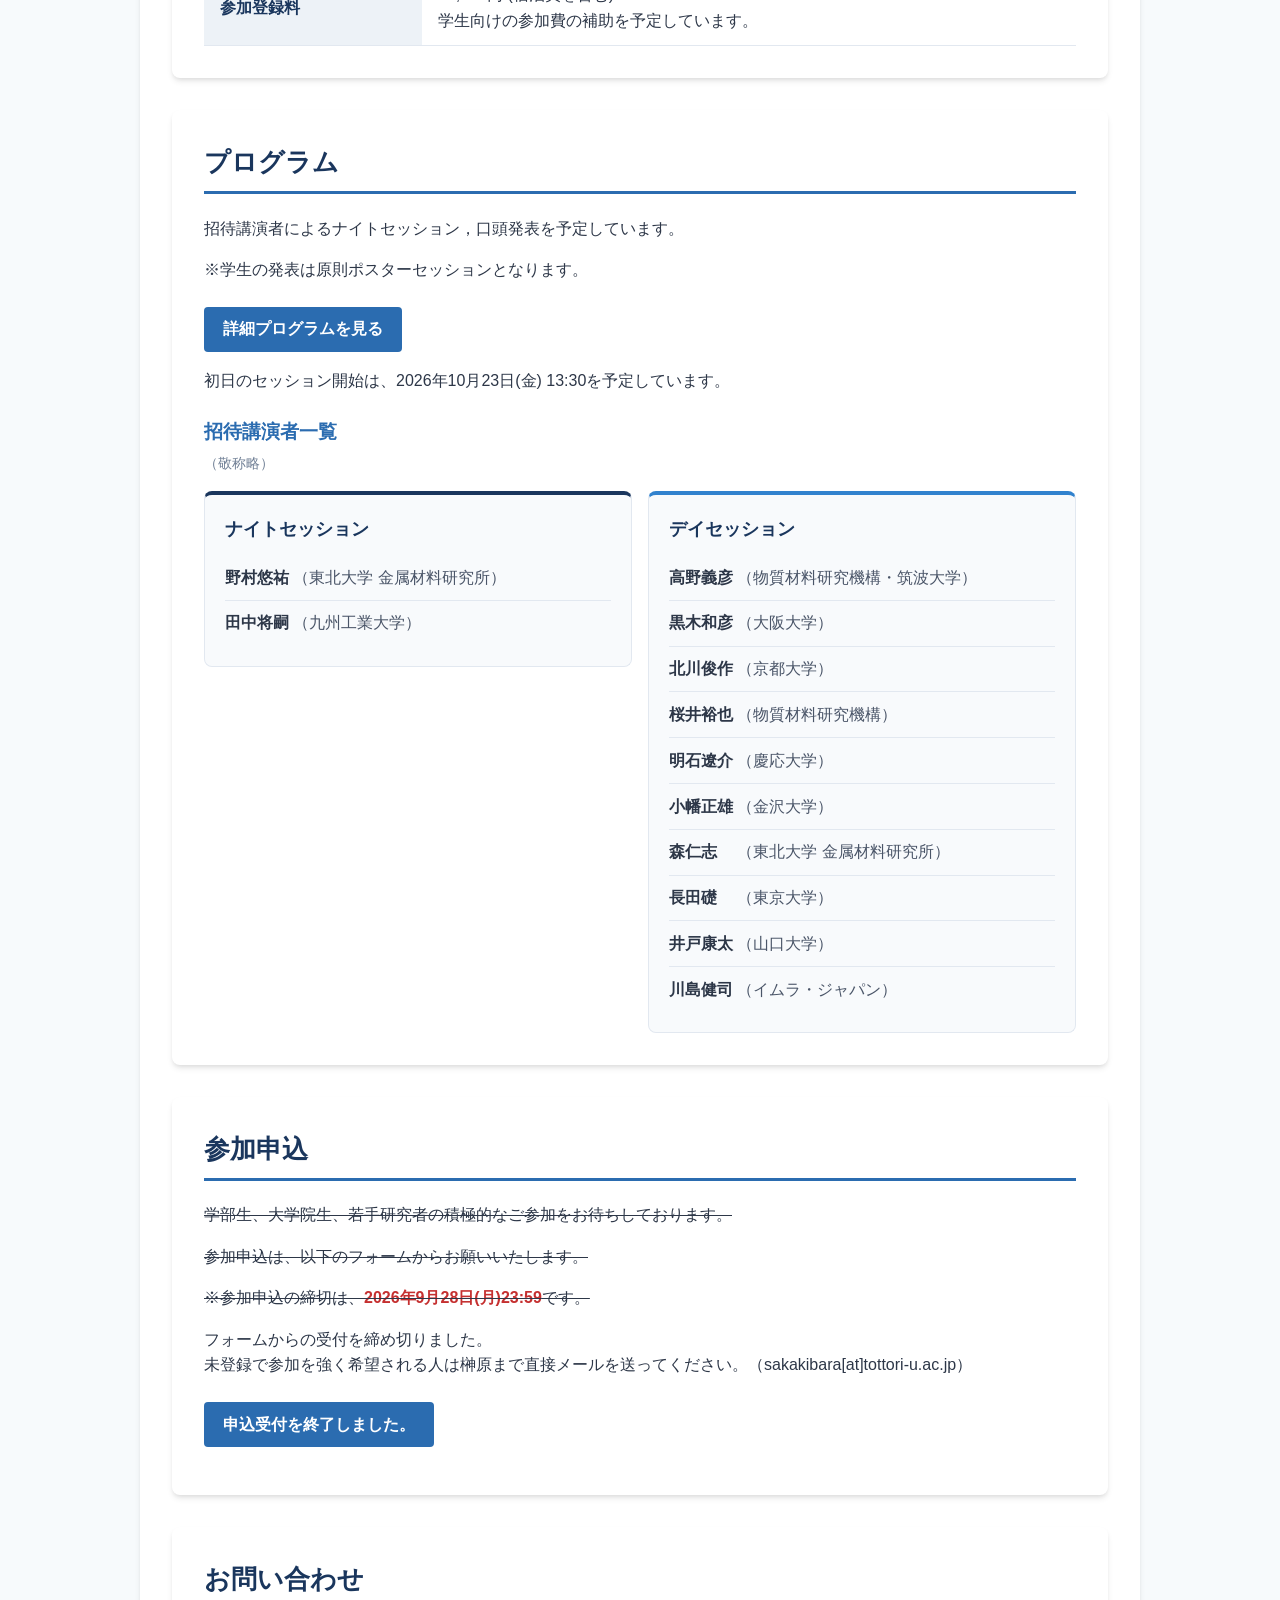
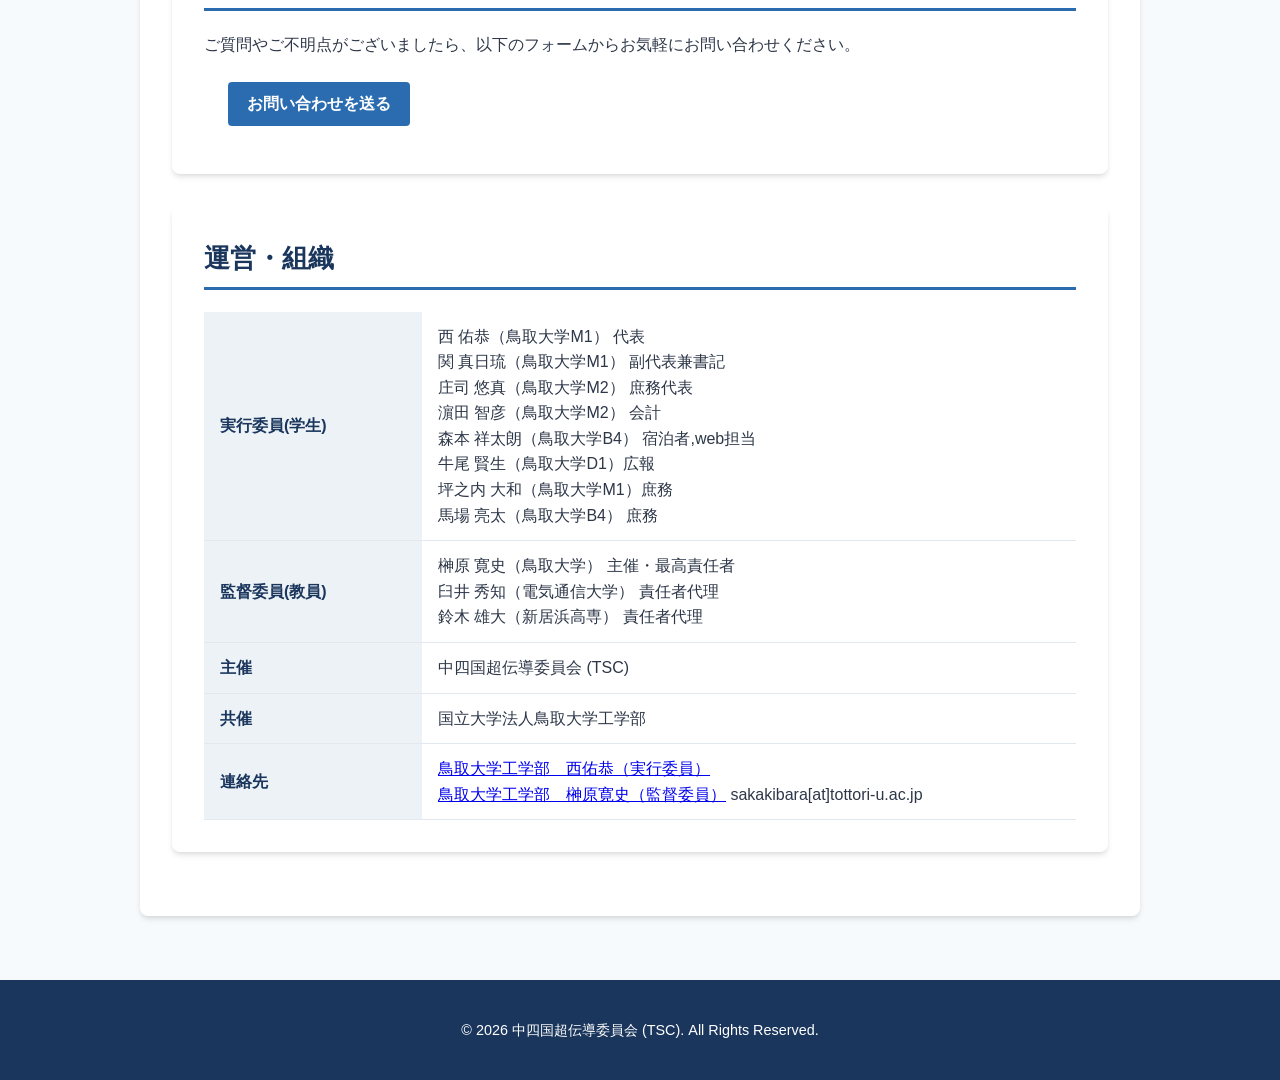
==== commit 91c2cefe: "サイエンティフィックプログラムを追加しトップページと連携" ====
--- a/index.html
+++ b/index.html
@@ -298,6 +298,8 @@
             <div class="notice-banner">
           <h3>📢 最新のお知らせ</h3>
           <ul>
+            <li><strong>2026.10.16:</strong> <br>
+                <a href="program_scf2026.html">サイエンティフィックプログラム</a>を公開しました。<br></li>
             <li><strong>2026.09.29:</strong> <br>
                 申込受付を終了しました。<br></li>
             <li><strong>2026.08.06:</strong> <br>
@@ -365,7 +367,7 @@
             <h2>プログラム</h2>
             <p>招待講演者によるナイトセッション，口頭発表を予定しています。</p>
             <p>※学生の発表は原則ポスターセッションとなります。</p>
-            <p>プログラムの詳細は、確定次第、本ウェブサイトにてご案内いたします。</p>
+            <p><a class="btn" href="program_scf2026.html">詳細プログラムを見る</a></p>
             <p>初日のセッション開始は、2026年10月23日(金) 13:30を予定しています。</p>
 
             <h3 class="speaker-list-heading">招待講演者一覧</h3>
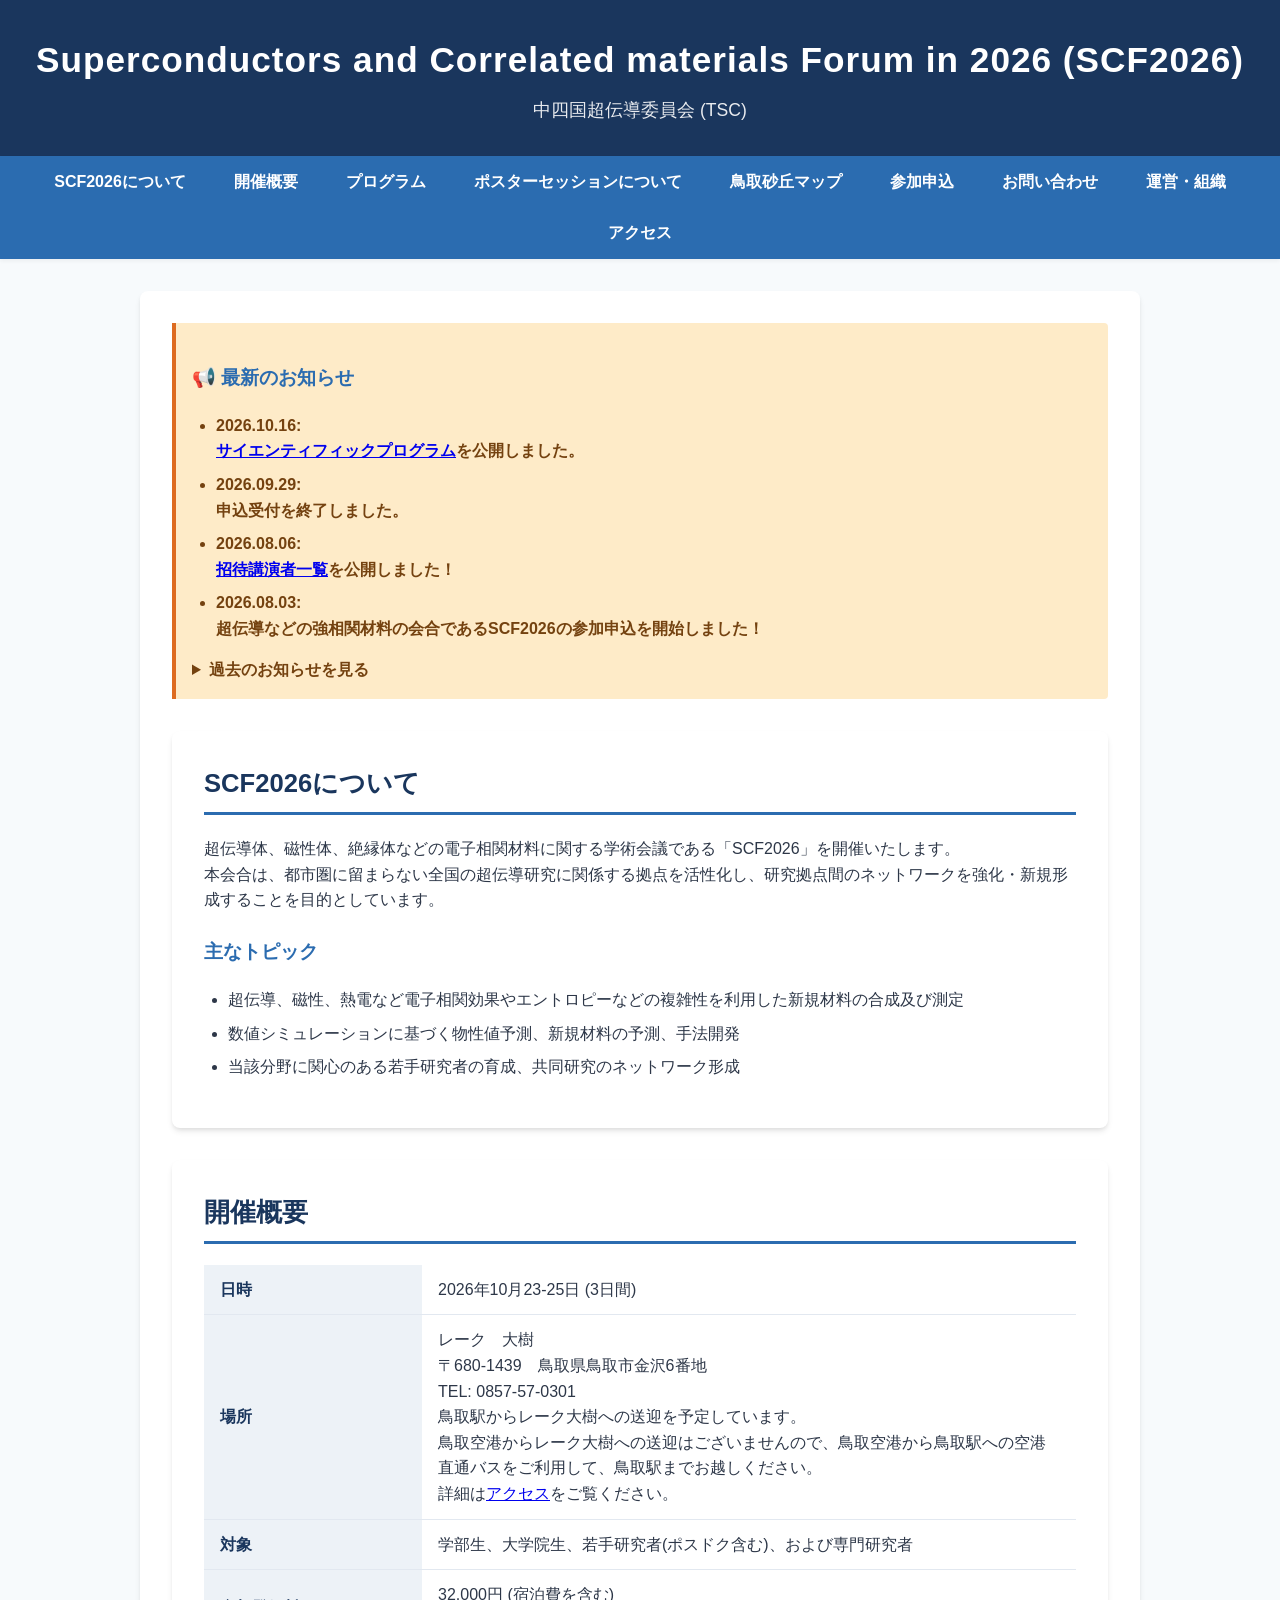
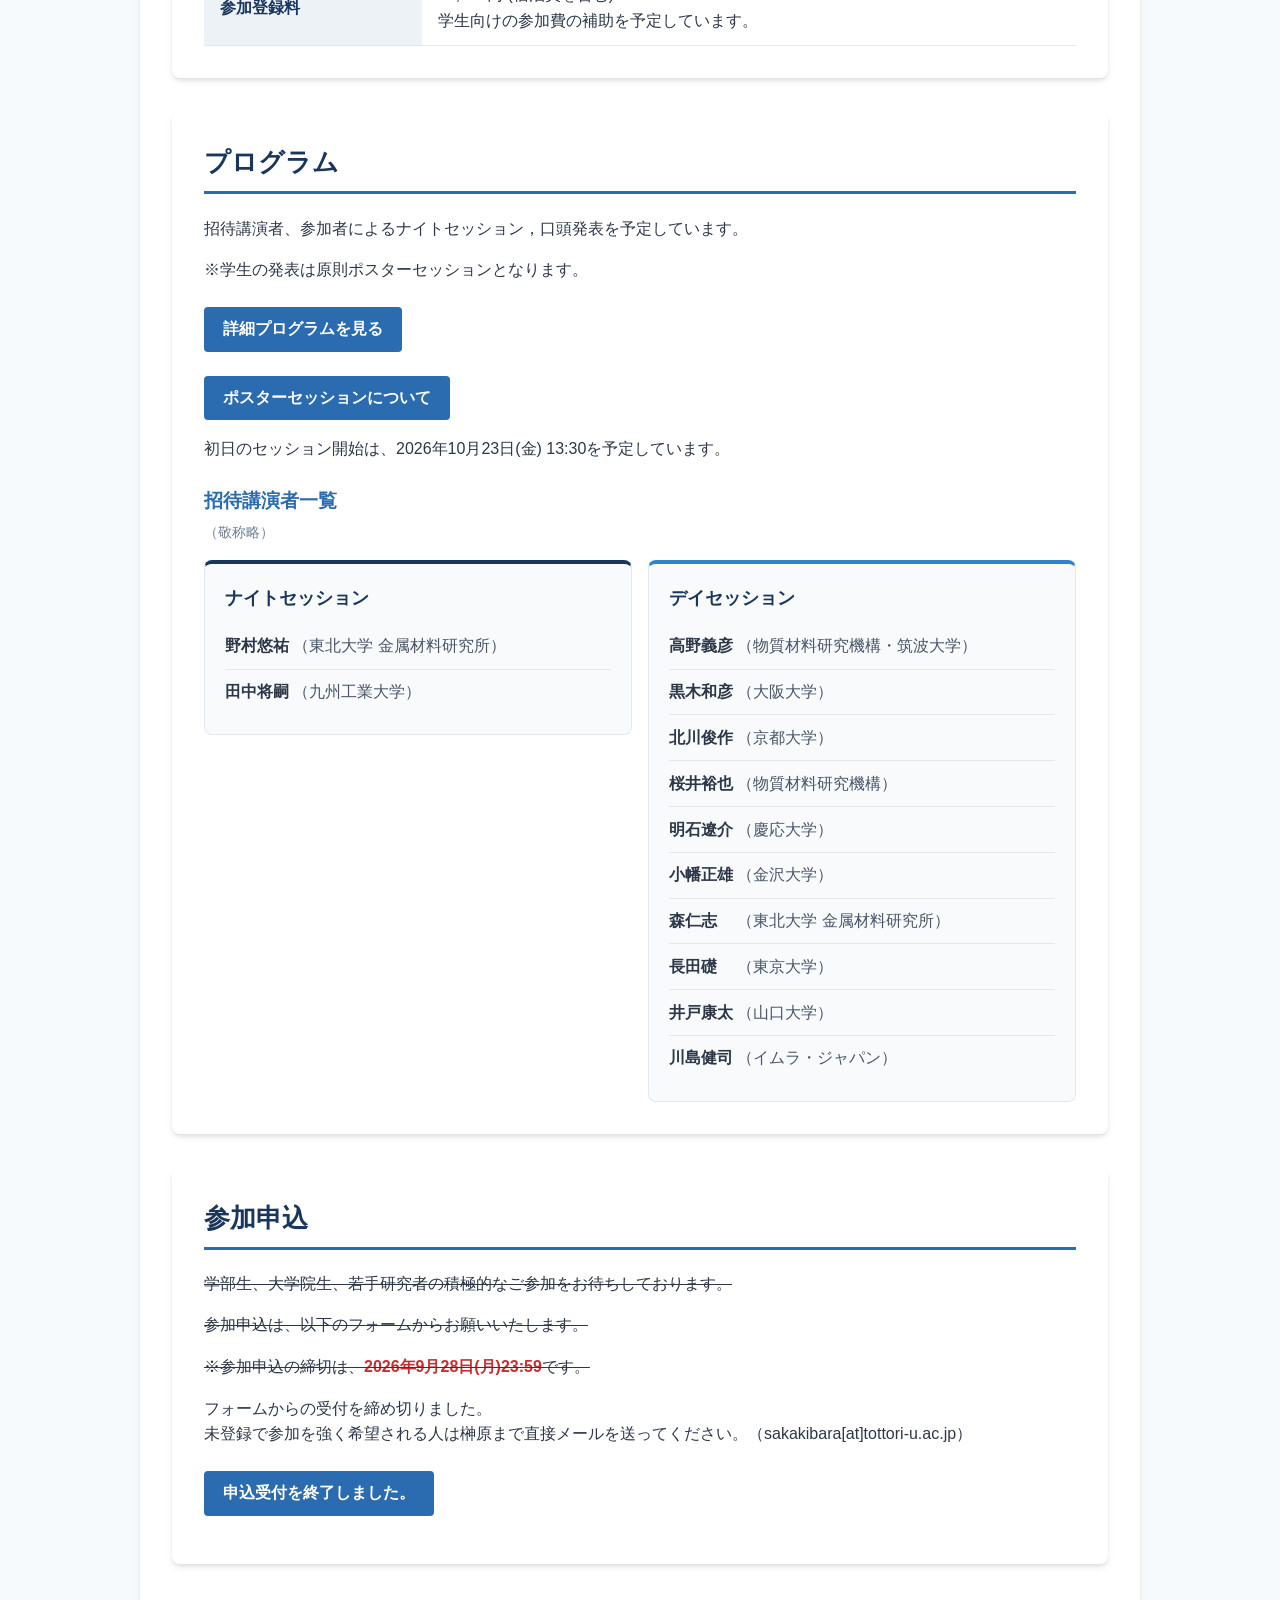
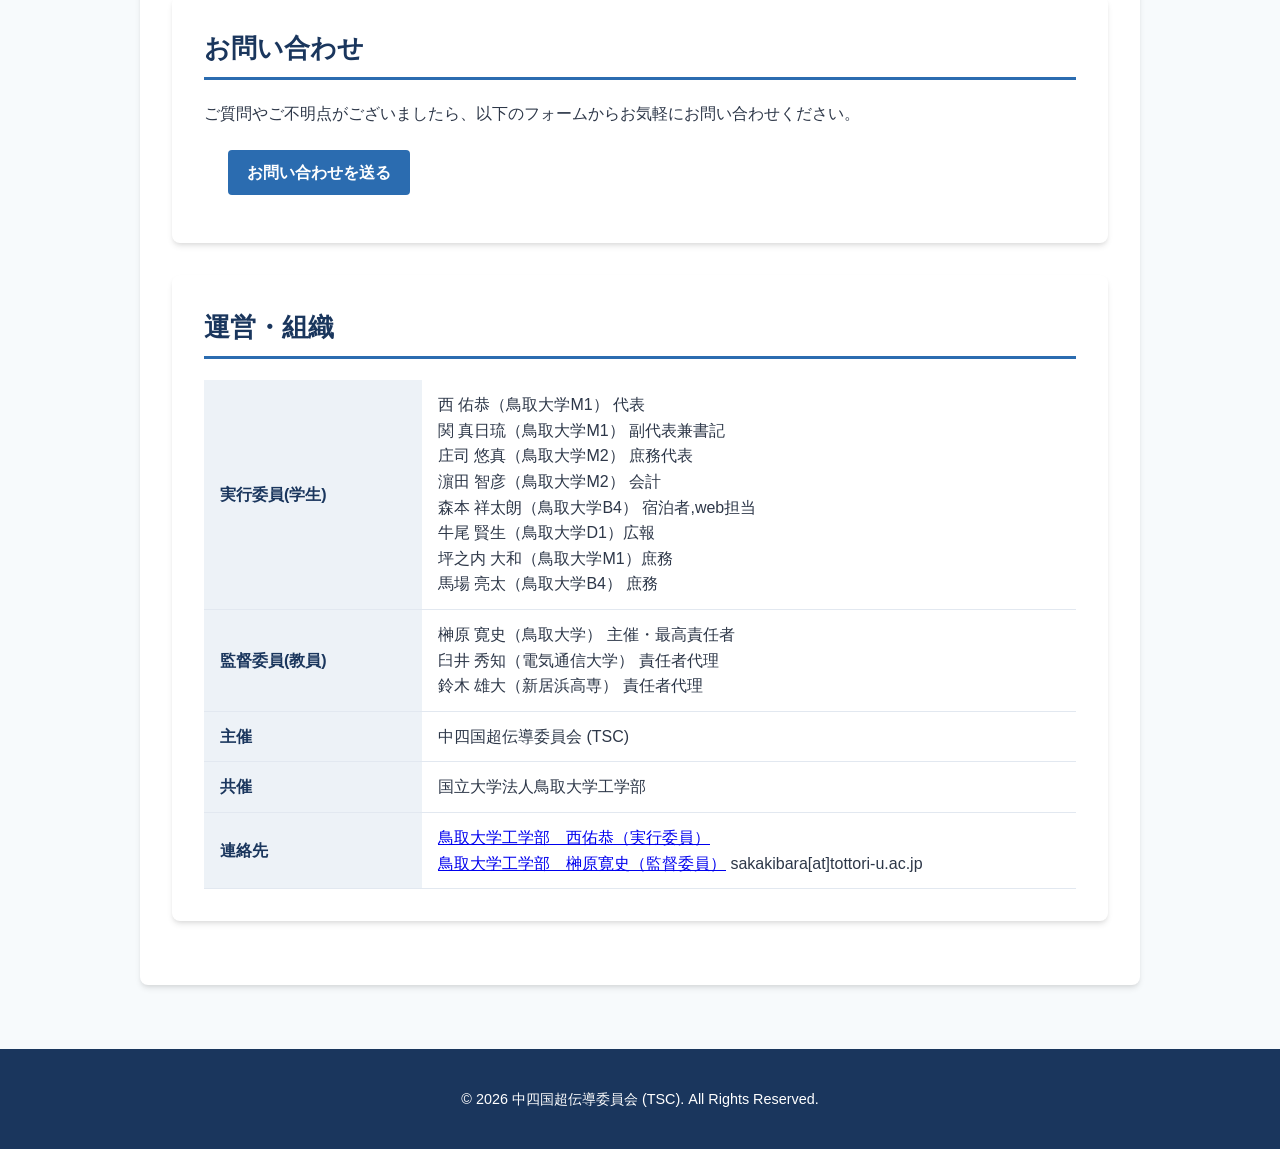
==== commit 3c852659: "ポスター発表一覧と案内を更新し砂丘紙マップを追加" ====
--- a/index.html
+++ b/index.html
@@ -365,9 +365,10 @@
 
         <section id="program">
             <h2>プログラム</h2>
-            <p>招待講演者によるナイトセッション，口頭発表を予定しています。</p>
+            <p>招待講演者、参加者によるナイトセッション，口頭発表を予定しています。</p>
             <p>※学生の発表は原則ポスターセッションとなります。</p>
             <p><a class="btn" href="program_scf2026.html">詳細プログラムを見る</a></p>
+            <p><a class="btn" href="poster.html">ポスターセッションについて</a></p>
             <p>初日のセッション開始は、2026年10月23日(金) 13:30を予定しています。</p>
 
             <h3 class="speaker-list-heading">招待講演者一覧</h3>
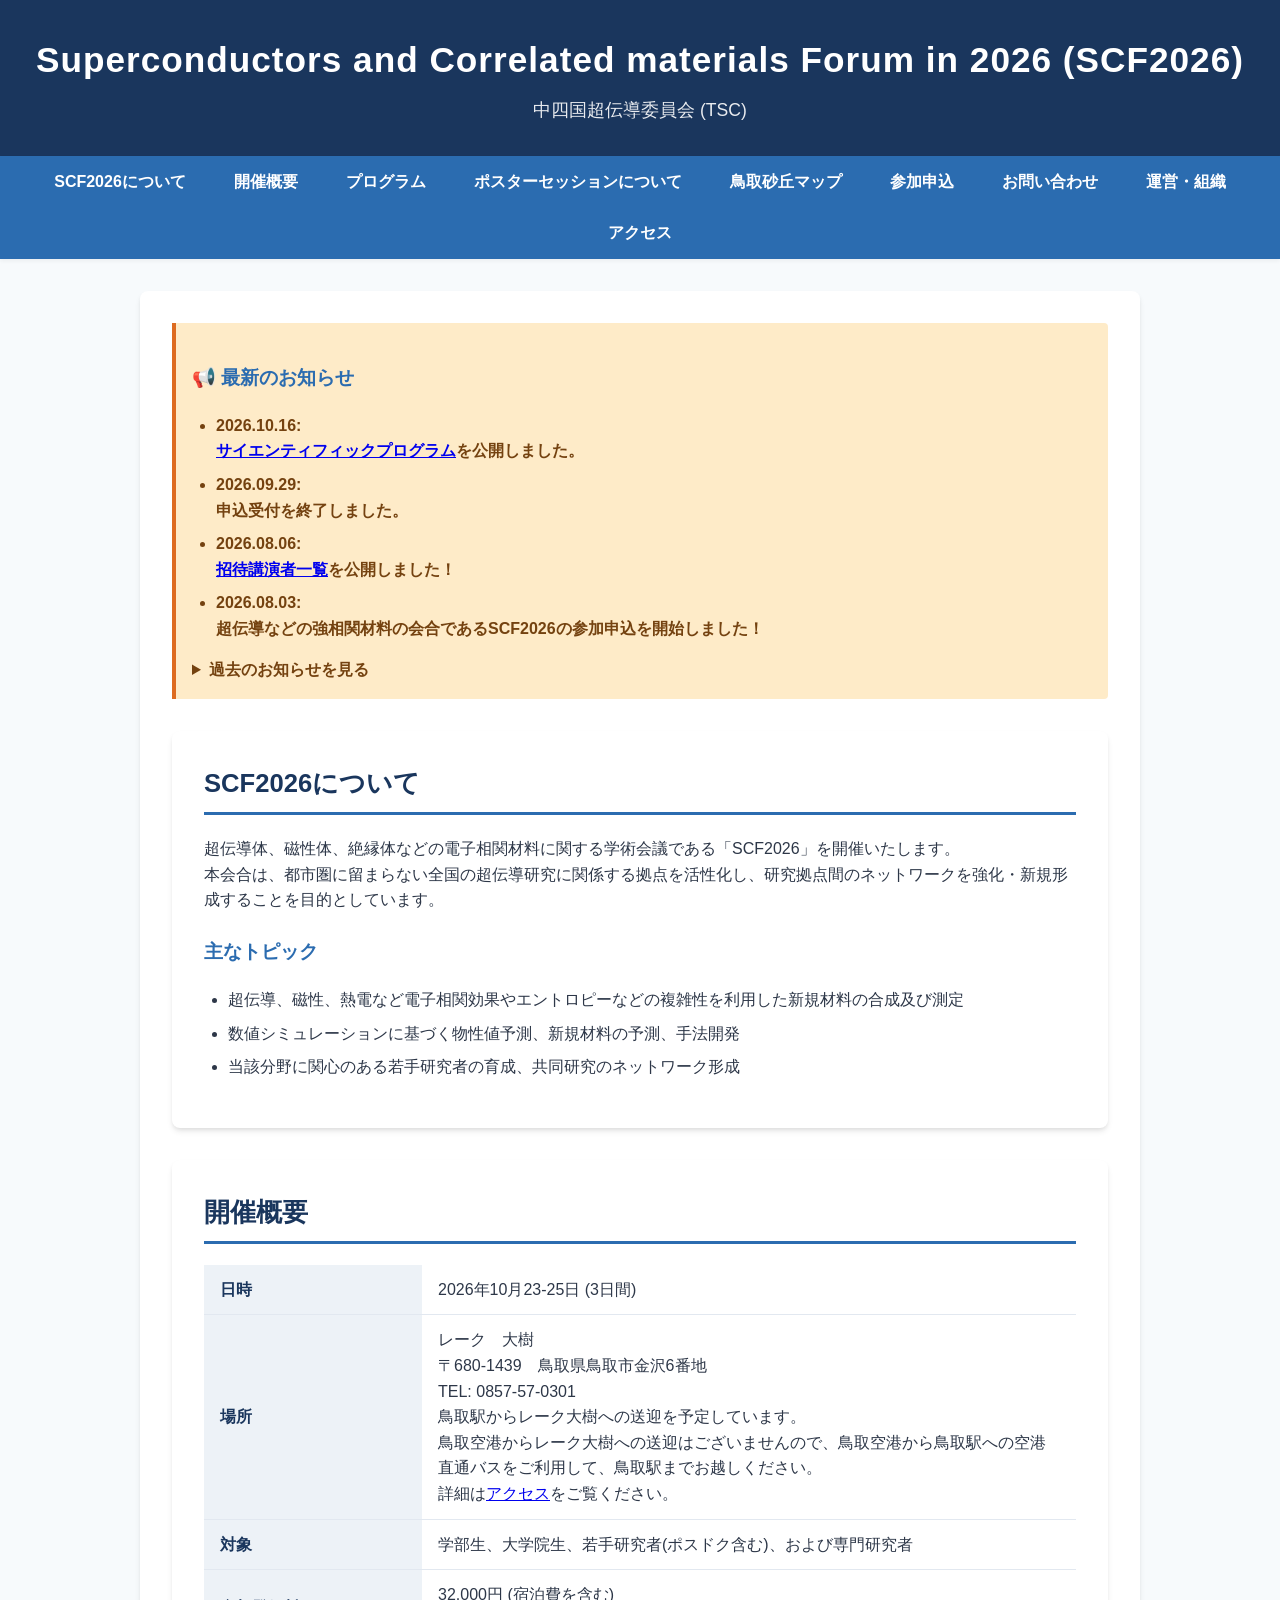
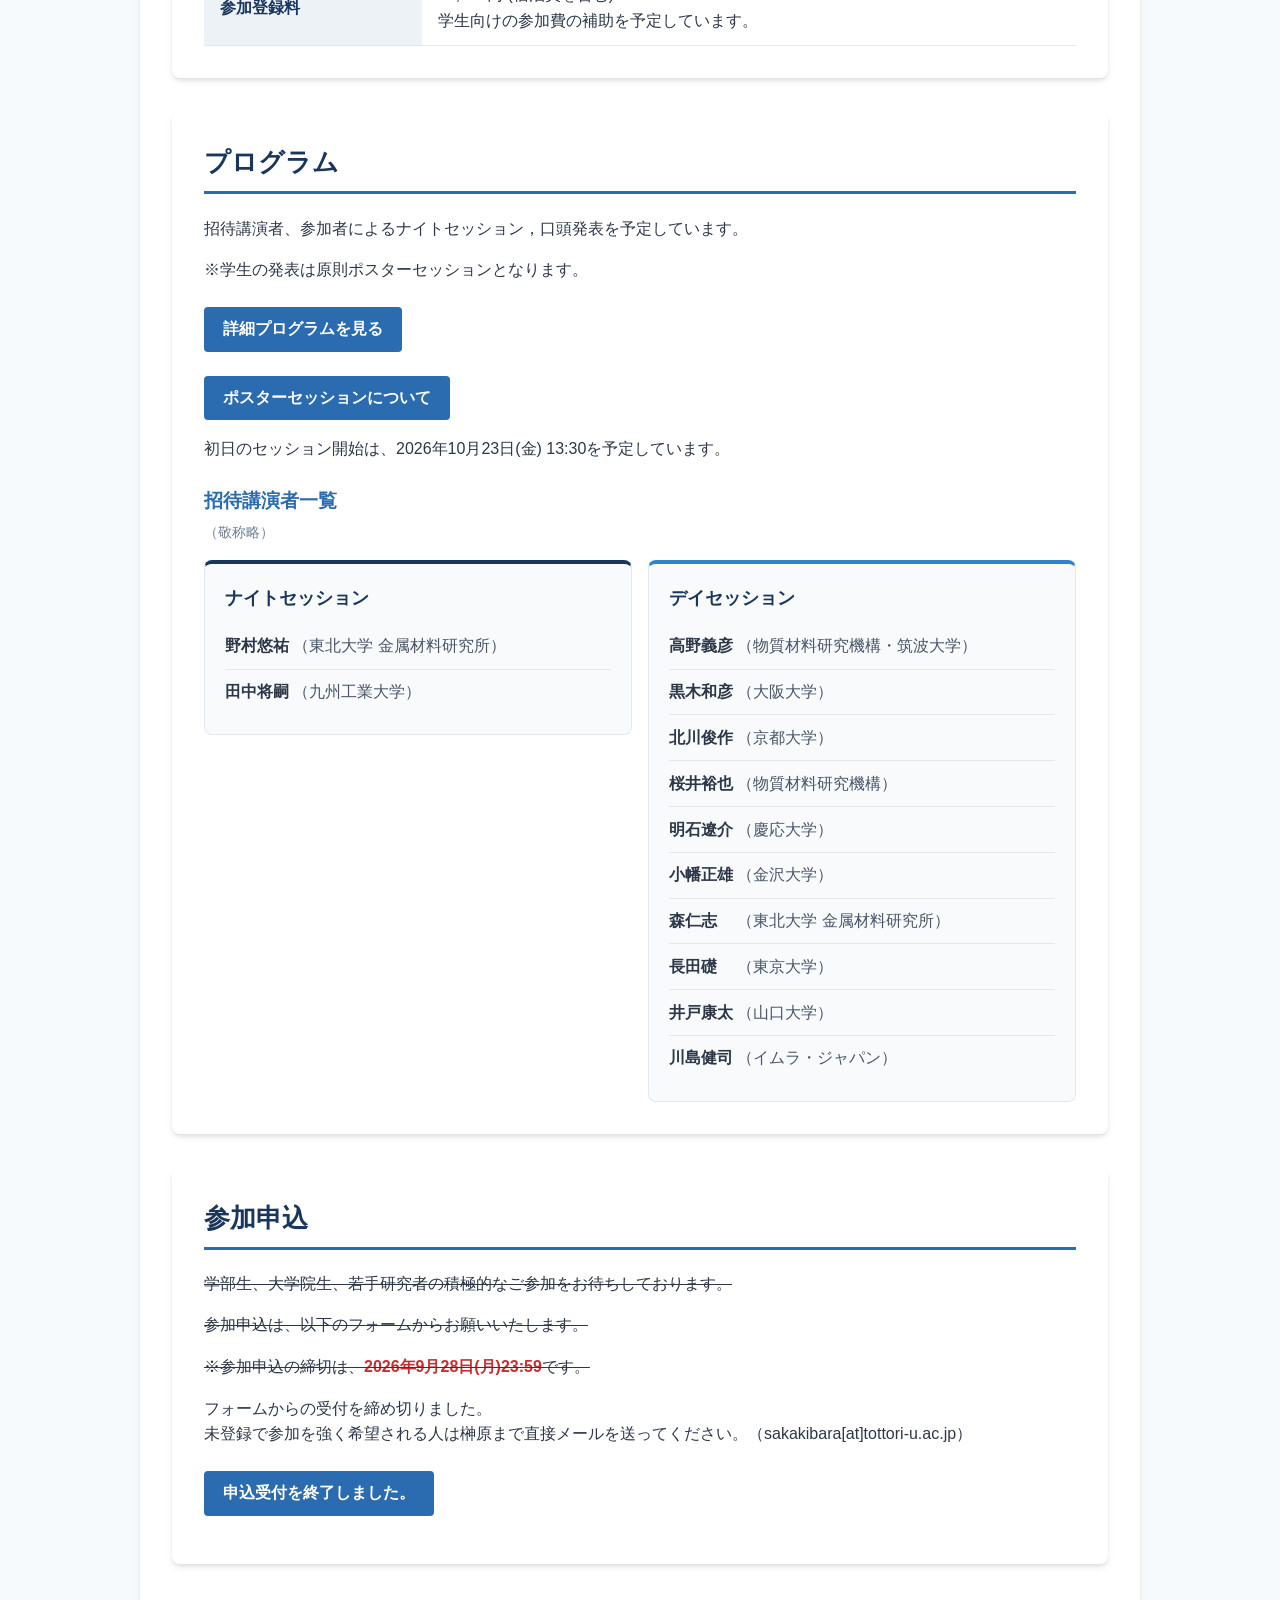
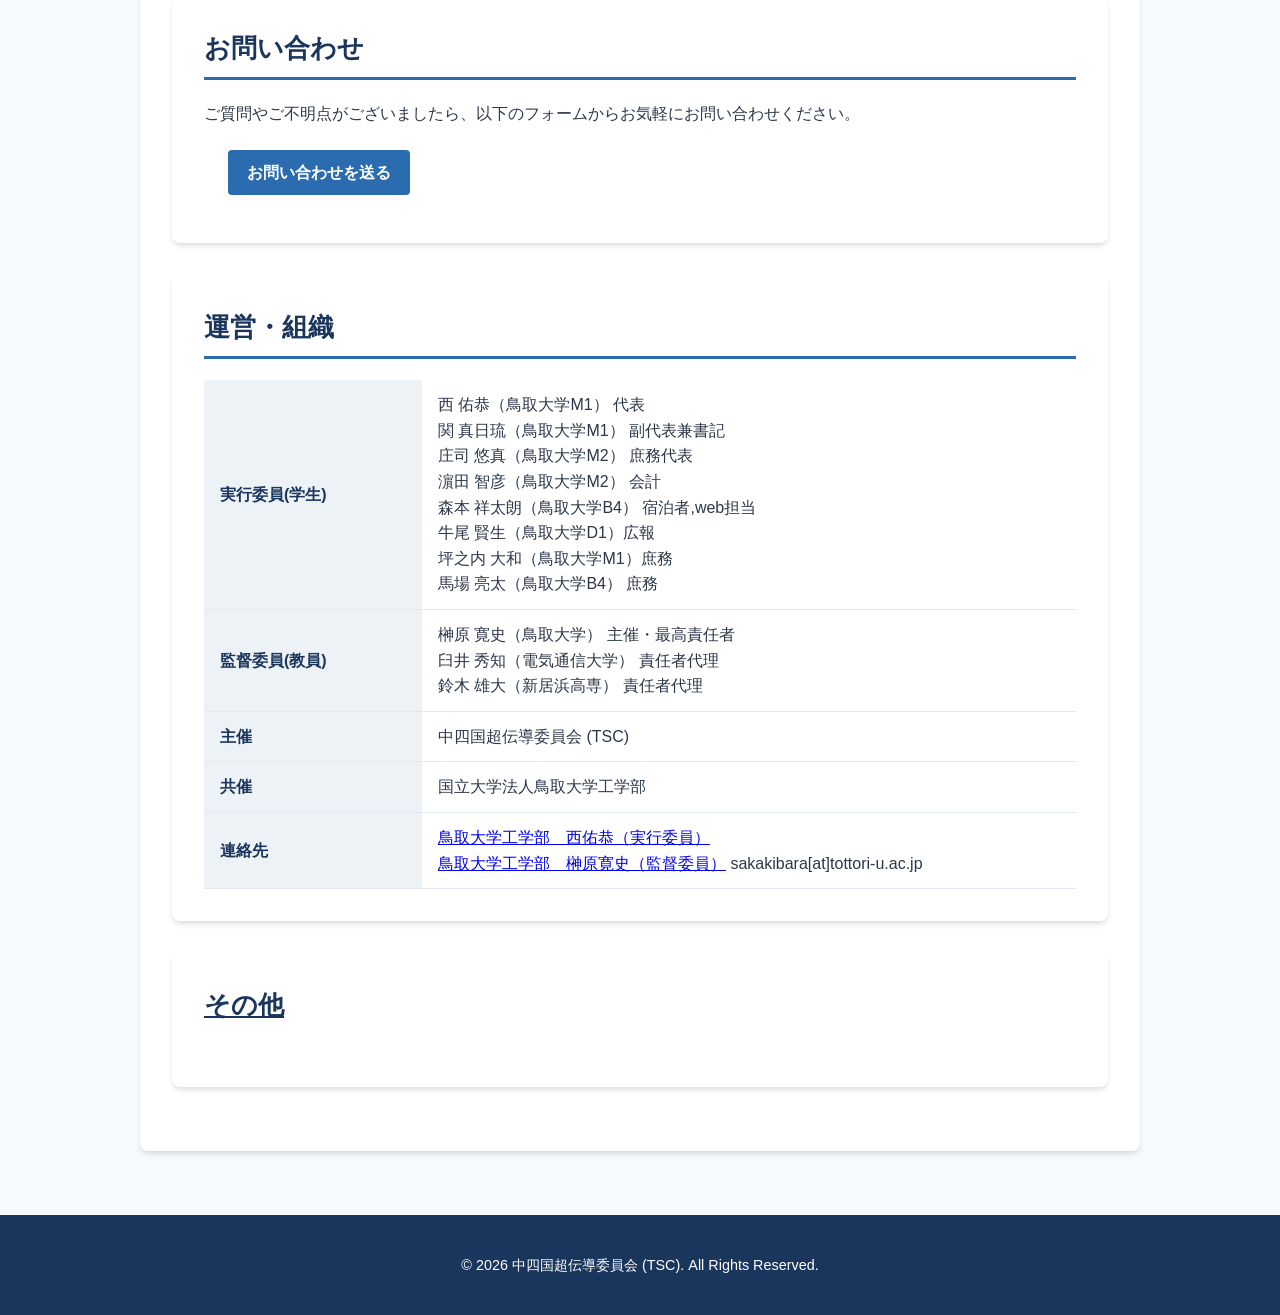
==== commit 4512728f: "トップページにその他の枠と懇親会費案内ページを追加" ====
--- a/index.html
+++ b/index.html
@@ -111,6 +111,10 @@
             padding-bottom: 0.5rem;
             margin-top: 0;
             font-size: 1.6rem;
+        }
+
+        #other h2 {
+            border-bottom: none;
         }
 
         h3 {
@@ -461,6 +465,10 @@
             </table>
         </section>
 
+        <section id="other">
+            <h2><a href="other.html" style="color: inherit;">その他</a></h2>
+        </section>
+
     </div>
 
     <footer>
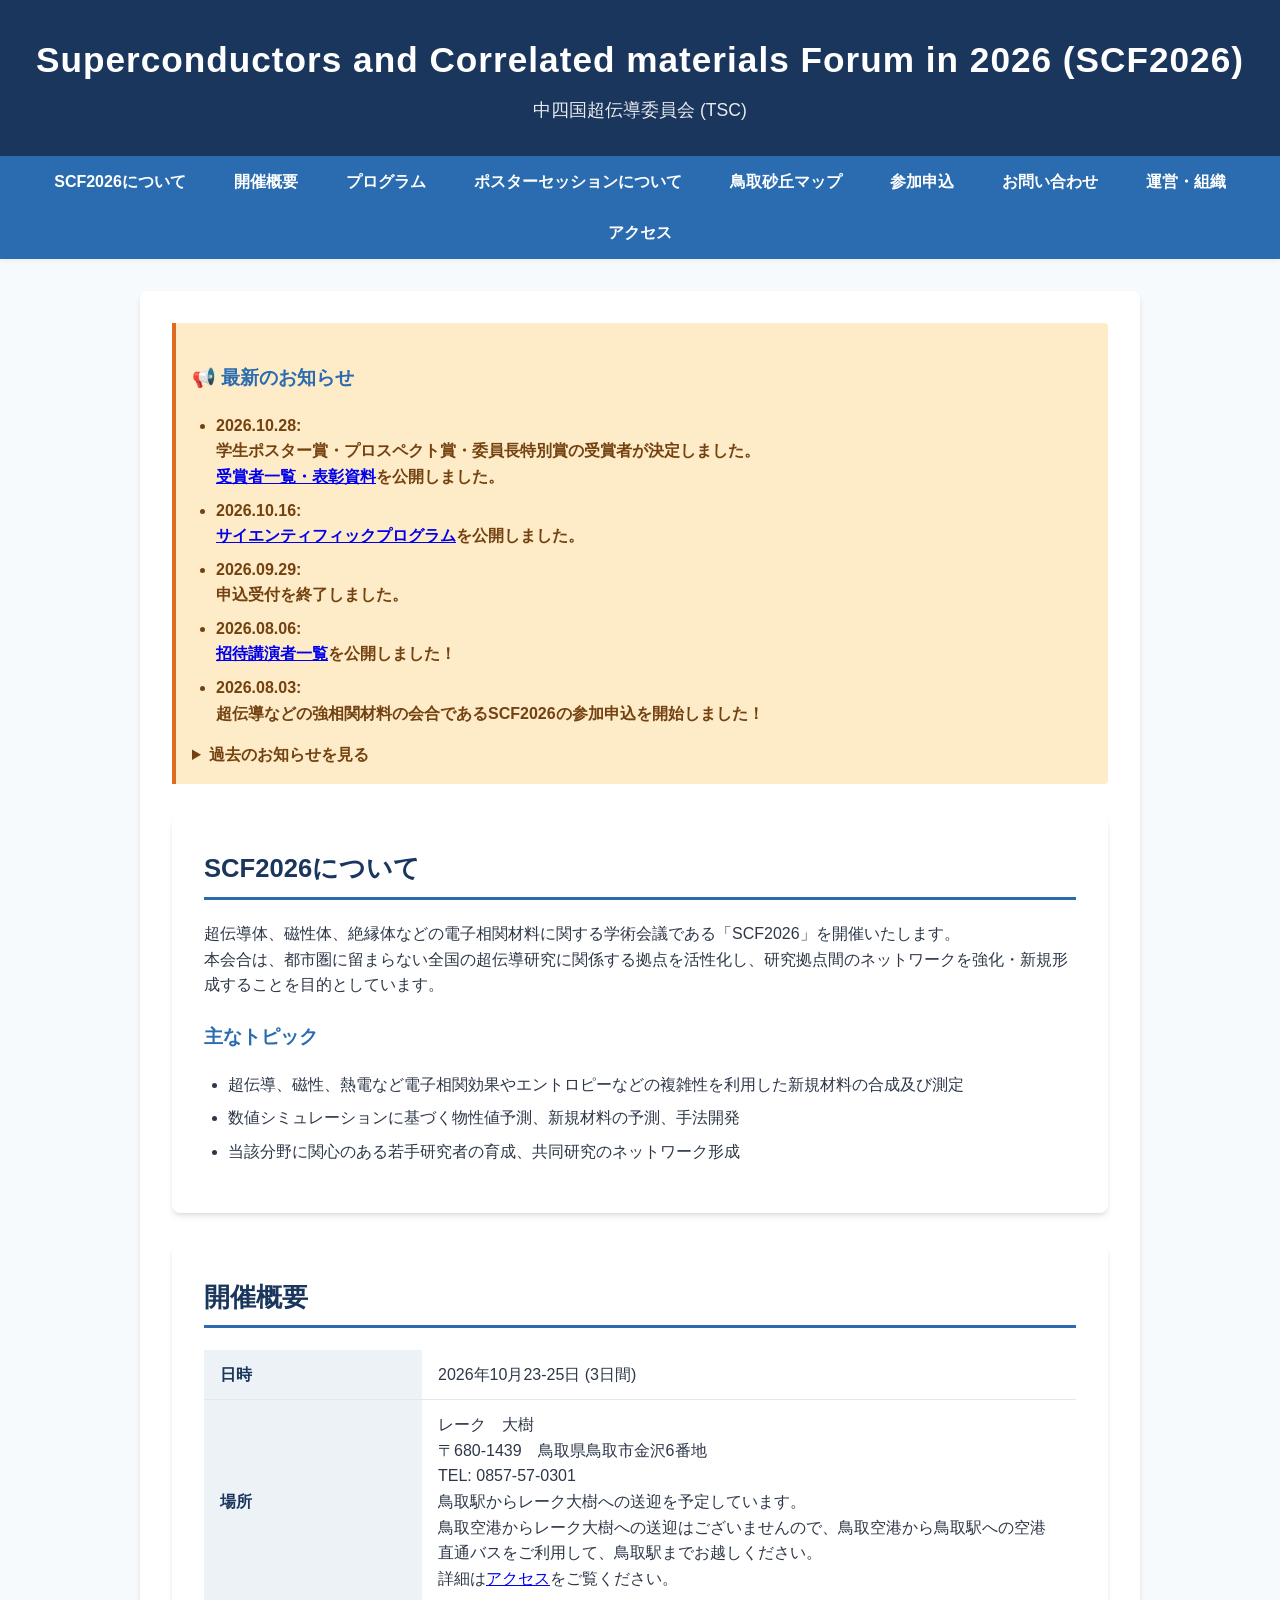
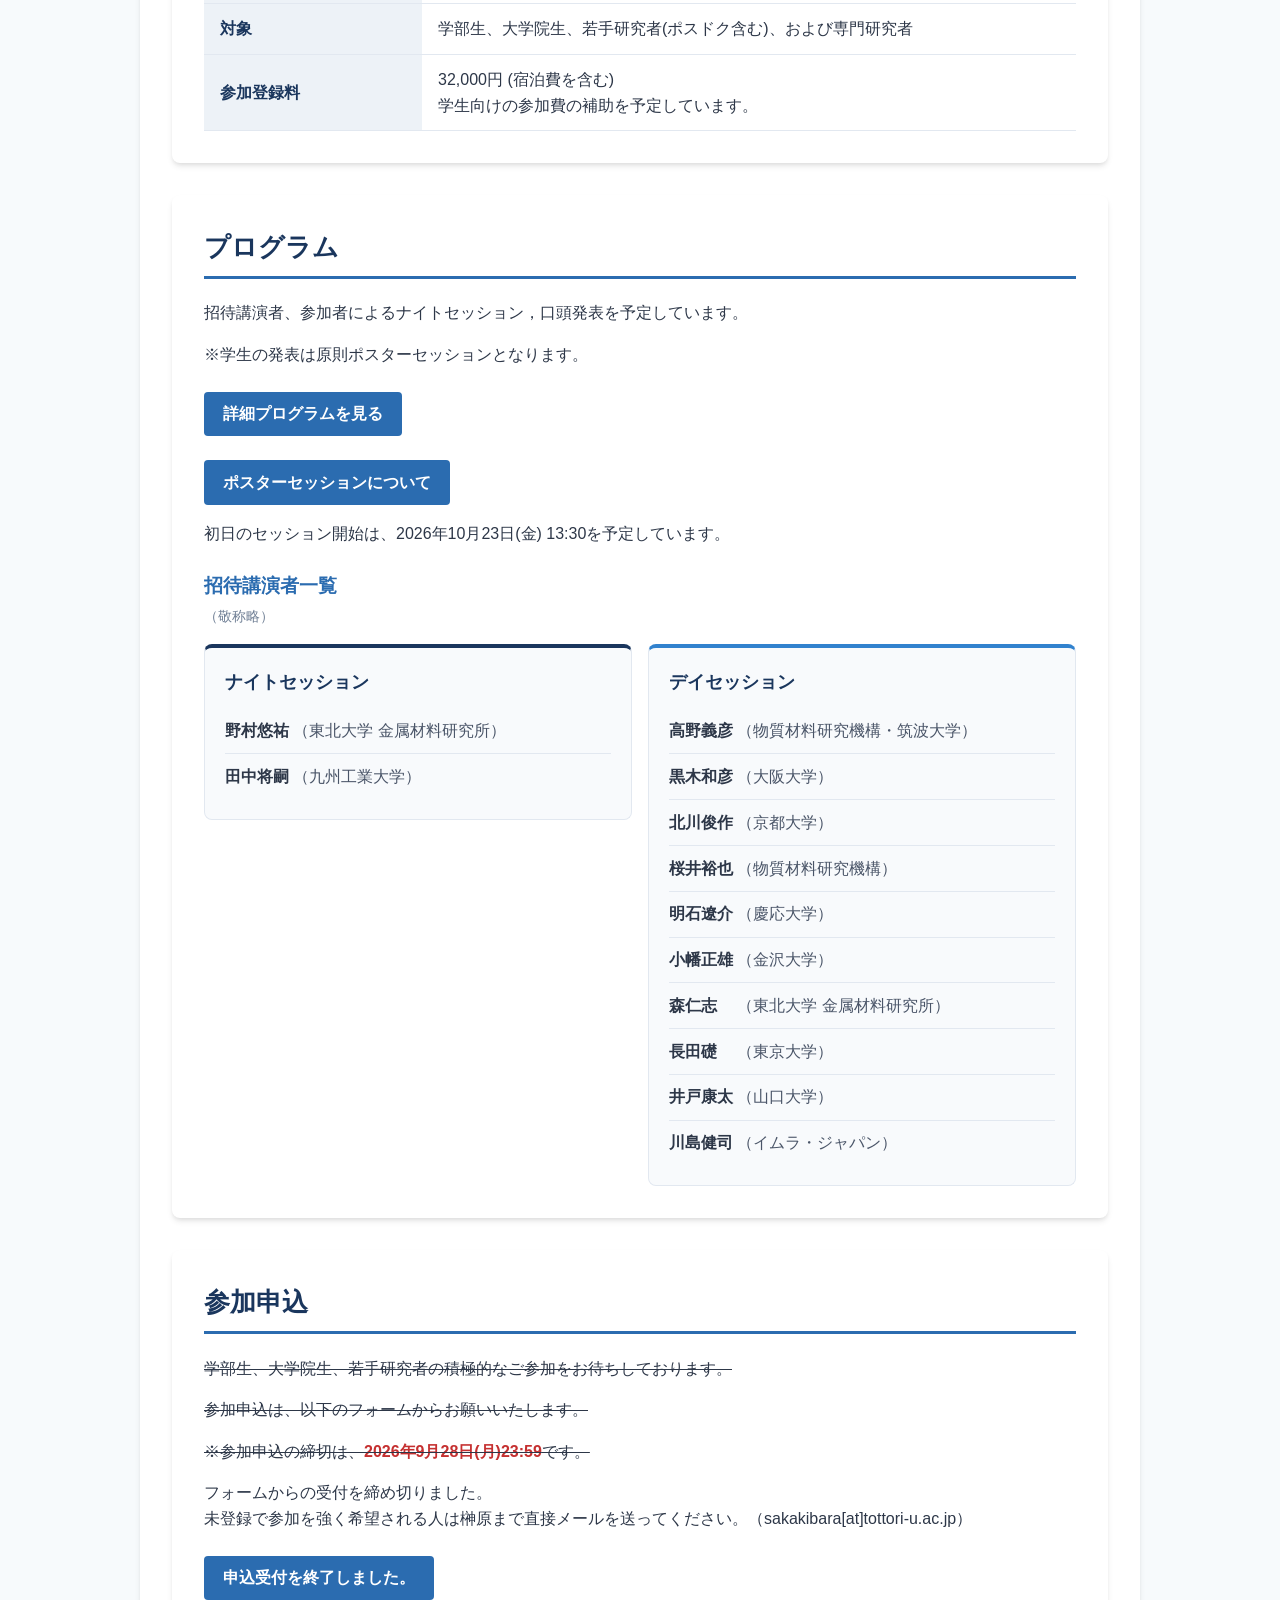
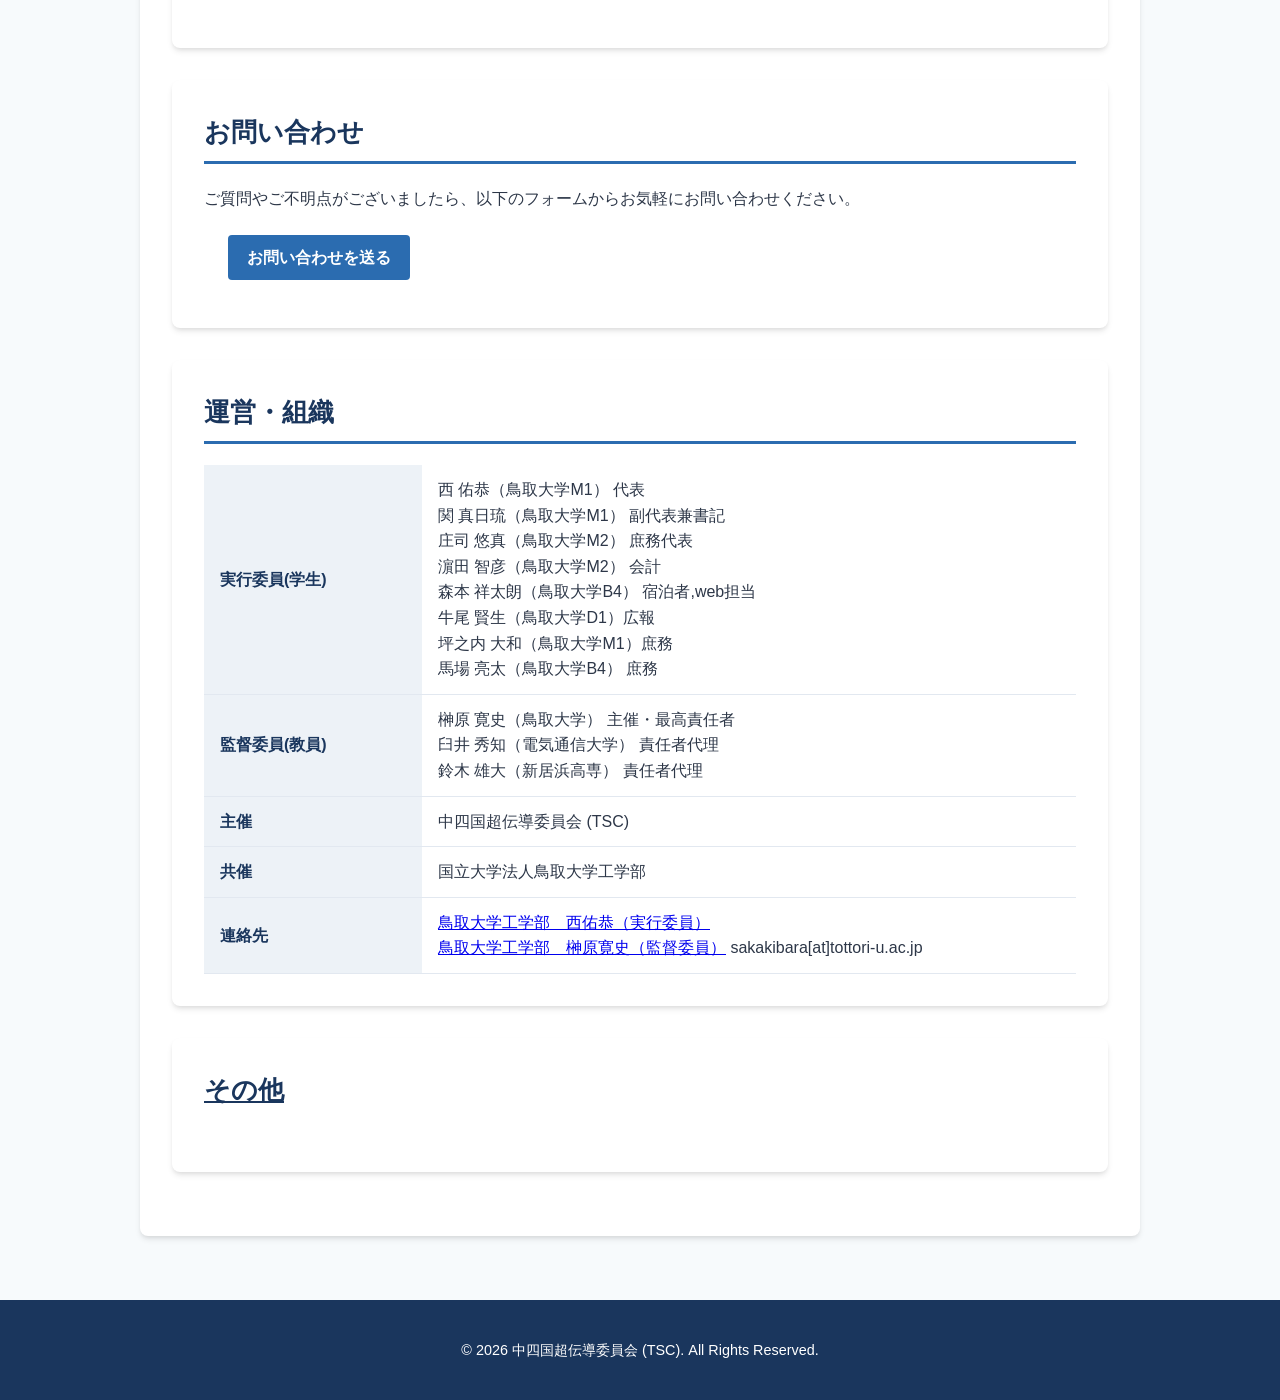
==== commit 6f18e513: "学生ポスター賞等の受賞者一覧と表彰資料を掲載" ====
--- a/index.html
+++ b/index.html
@@ -302,6 +302,9 @@
             <div class="notice-banner">
           <h3>📢 最新のお知らせ</h3>
           <ul>
+            <li><strong>2026.10.28:</strong> <br>
+                学生ポスター賞・プロスペクト賞・委員長特別賞の受賞者が決定しました。<br>
+                <a href="poster.html#poster-awards">受賞者一覧・表彰資料</a>を公開しました。<br></li>
             <li><strong>2026.10.16:</strong> <br>
                 <a href="program_scf2026.html">サイエンティフィックプログラム</a>を公開しました。<br></li>
             <li><strong>2026.09.29:</strong> <br>
